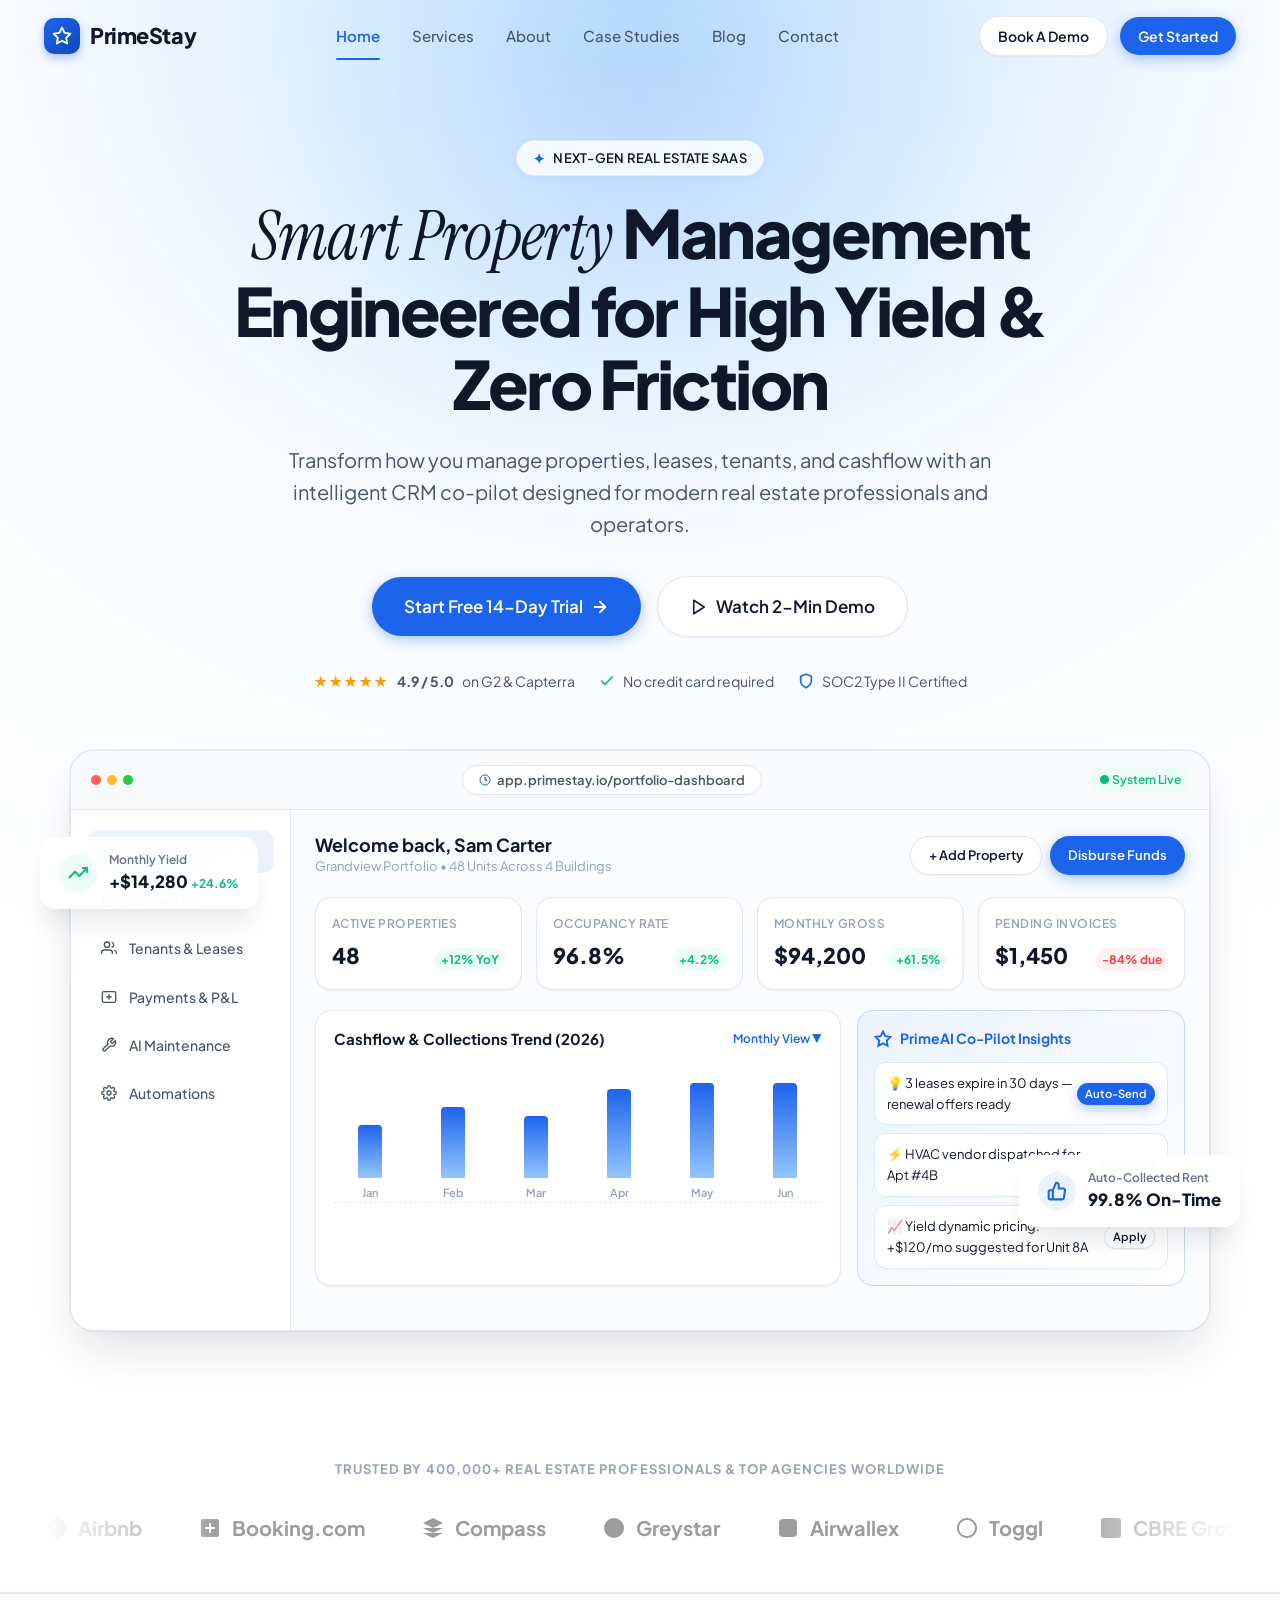
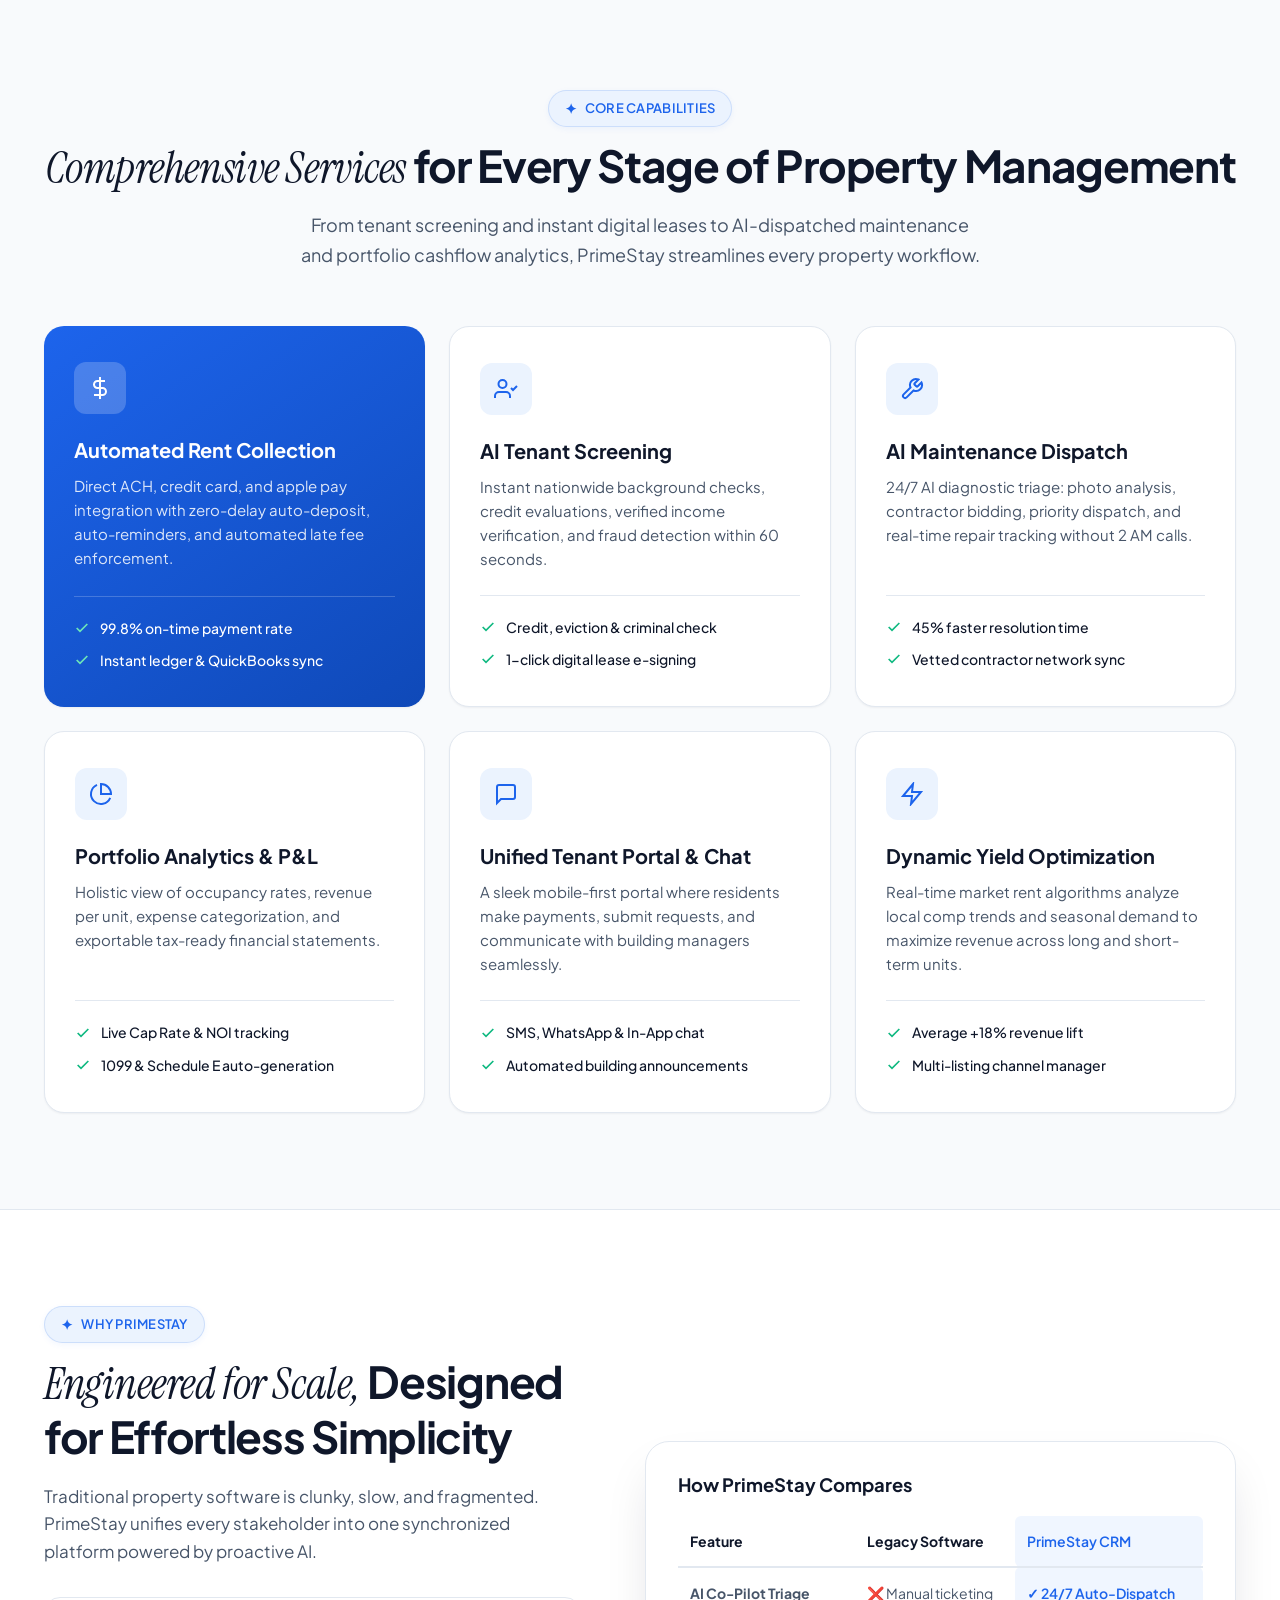
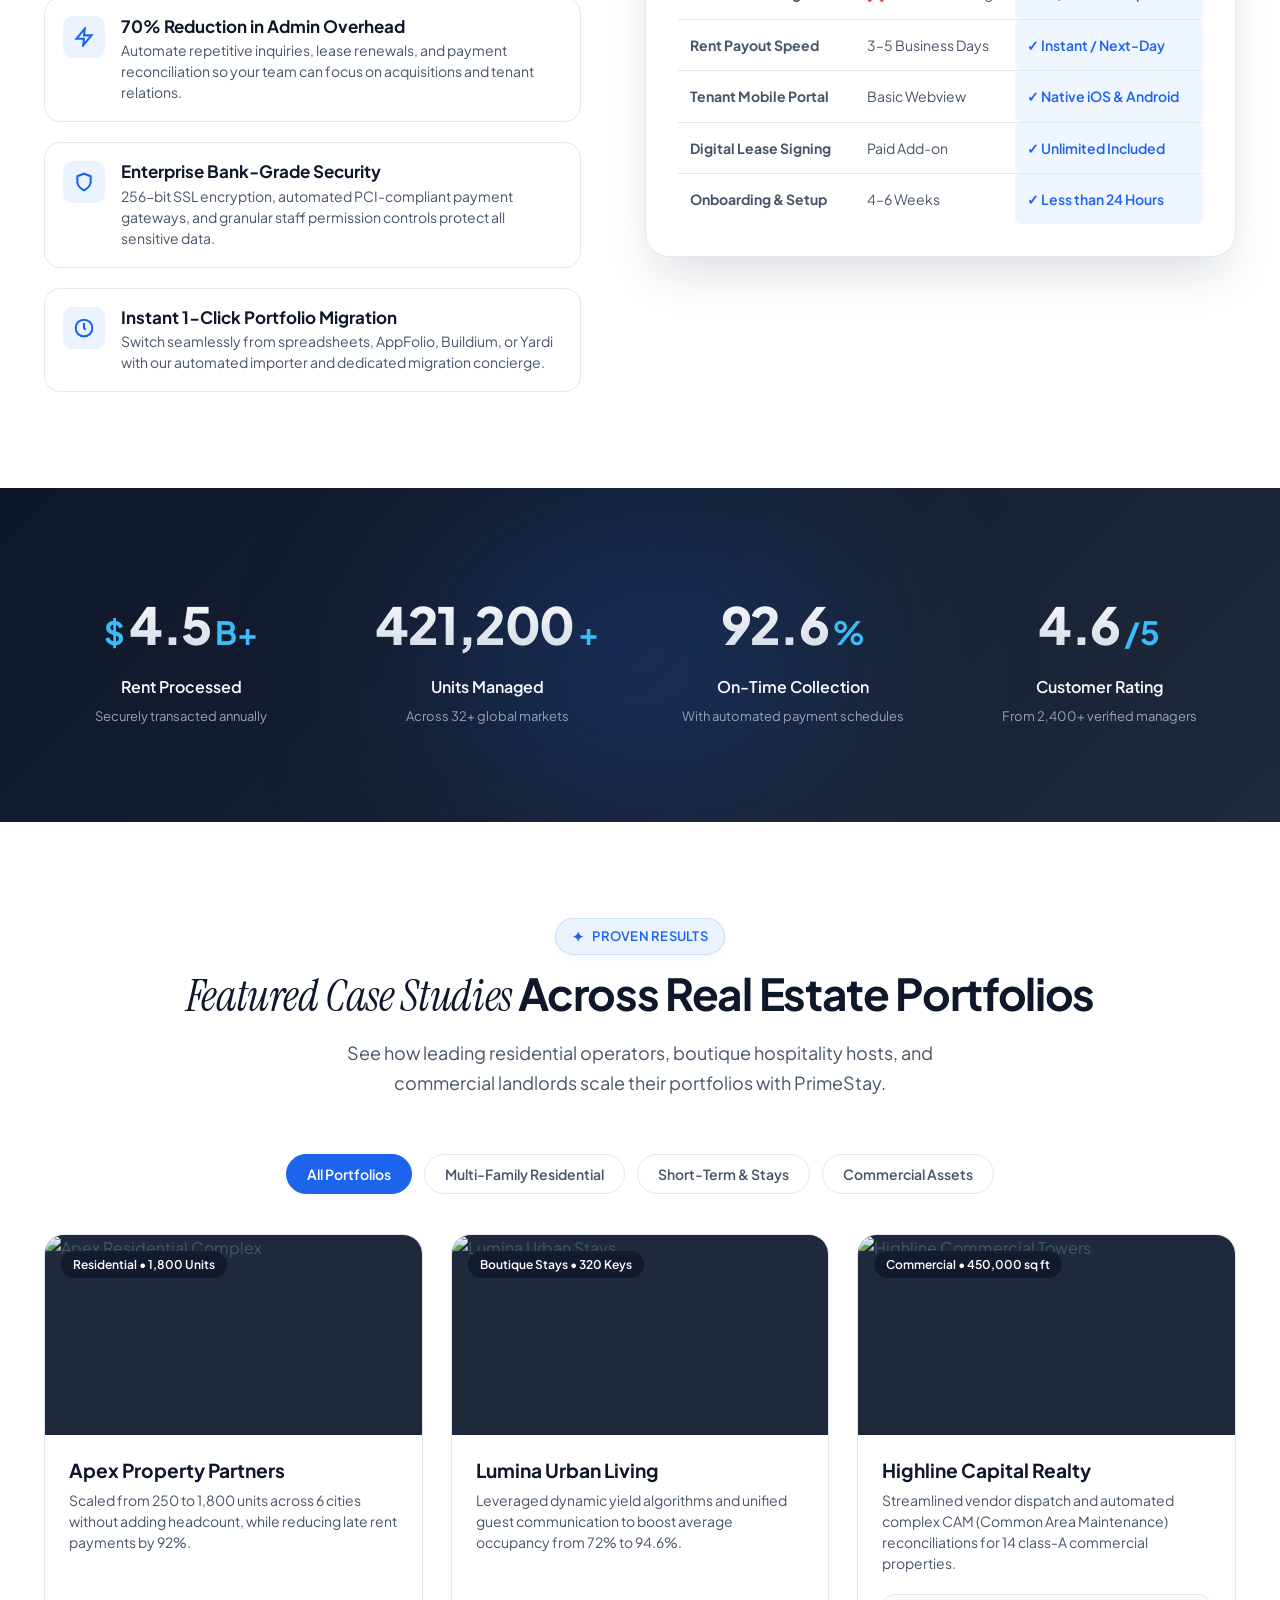
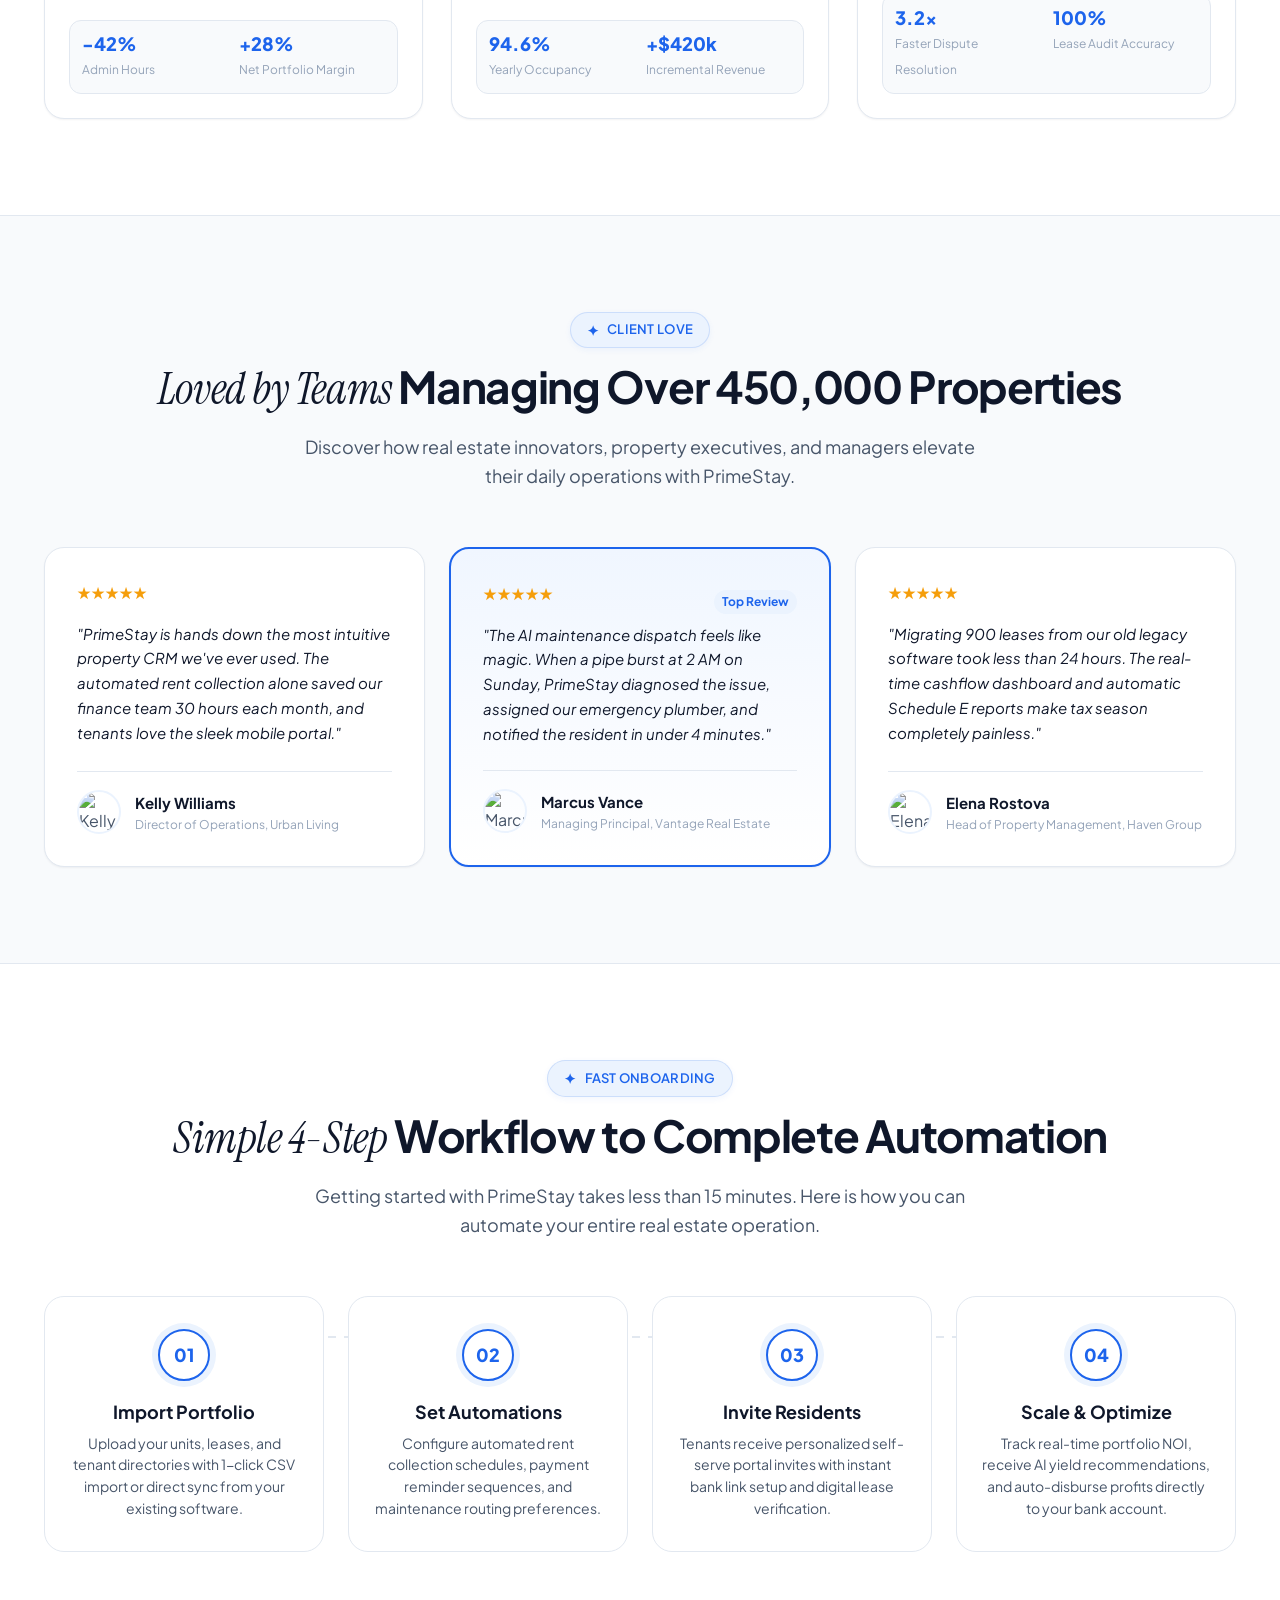
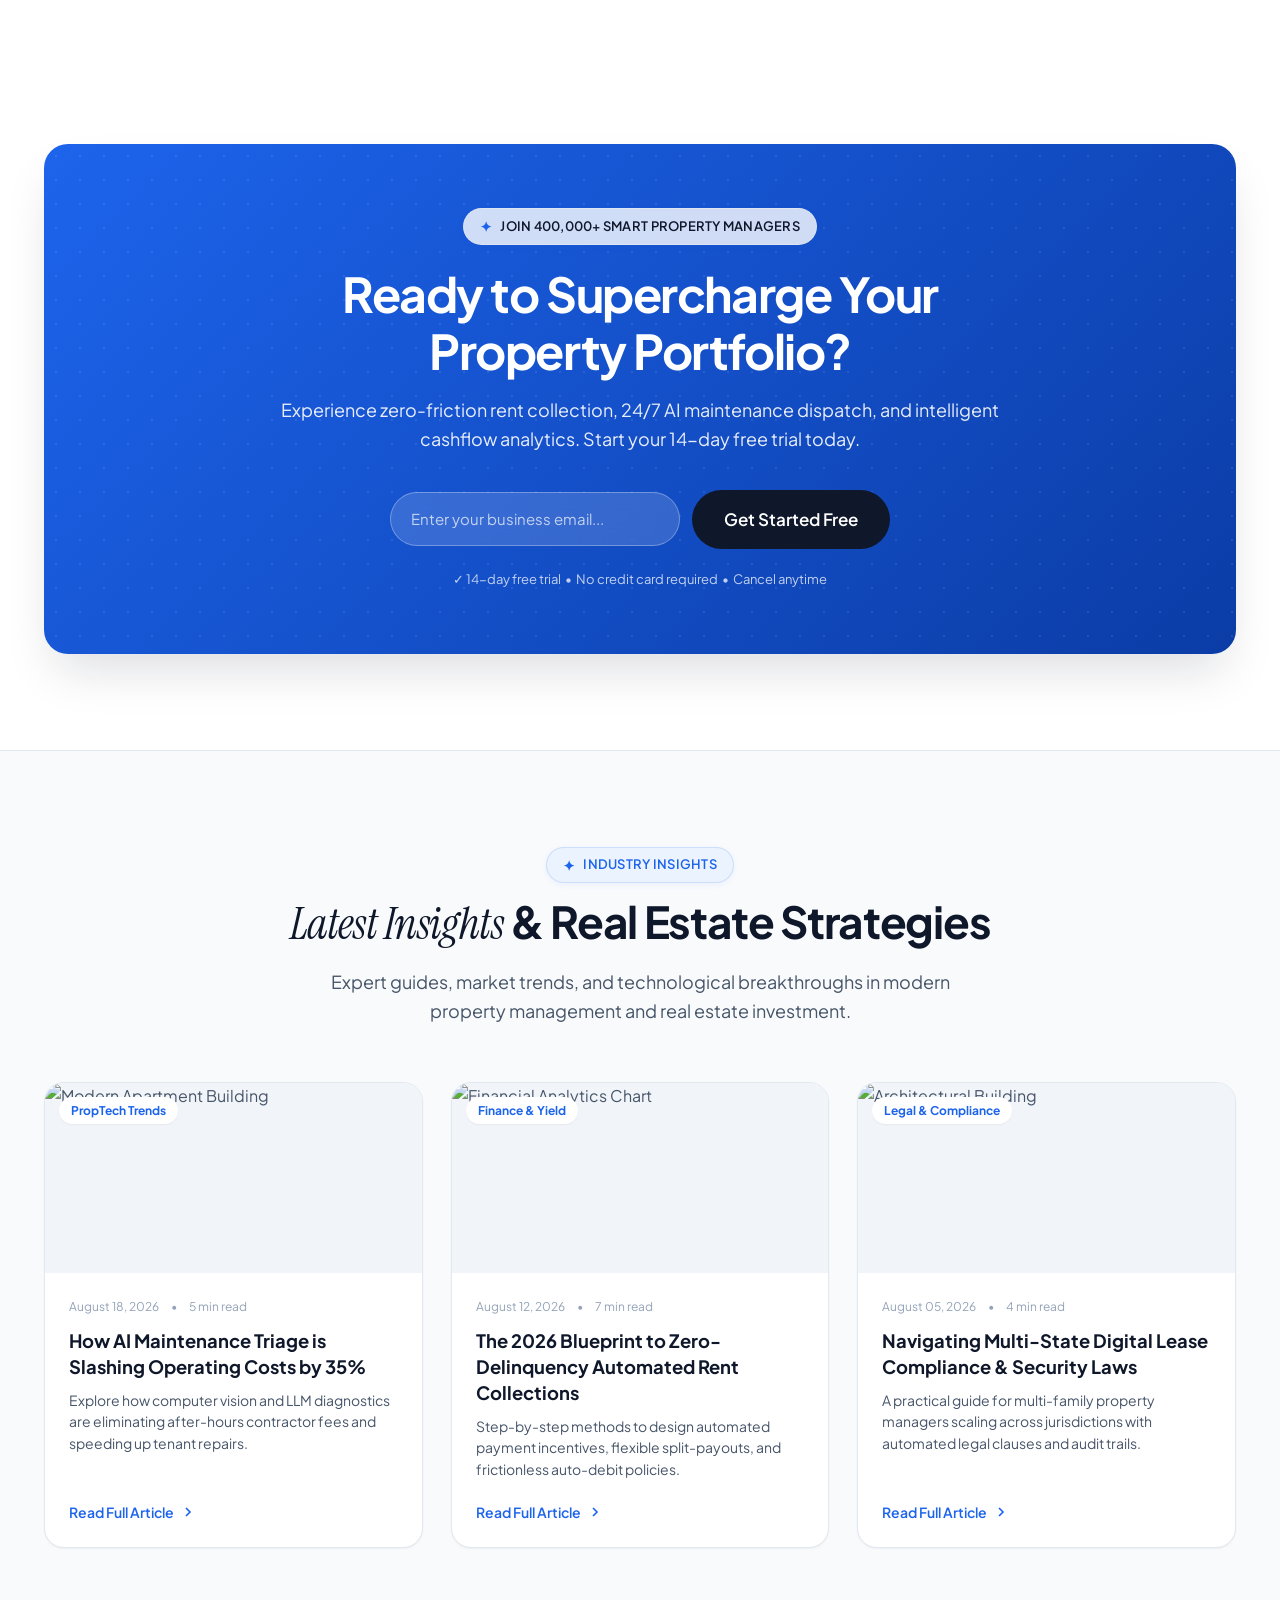
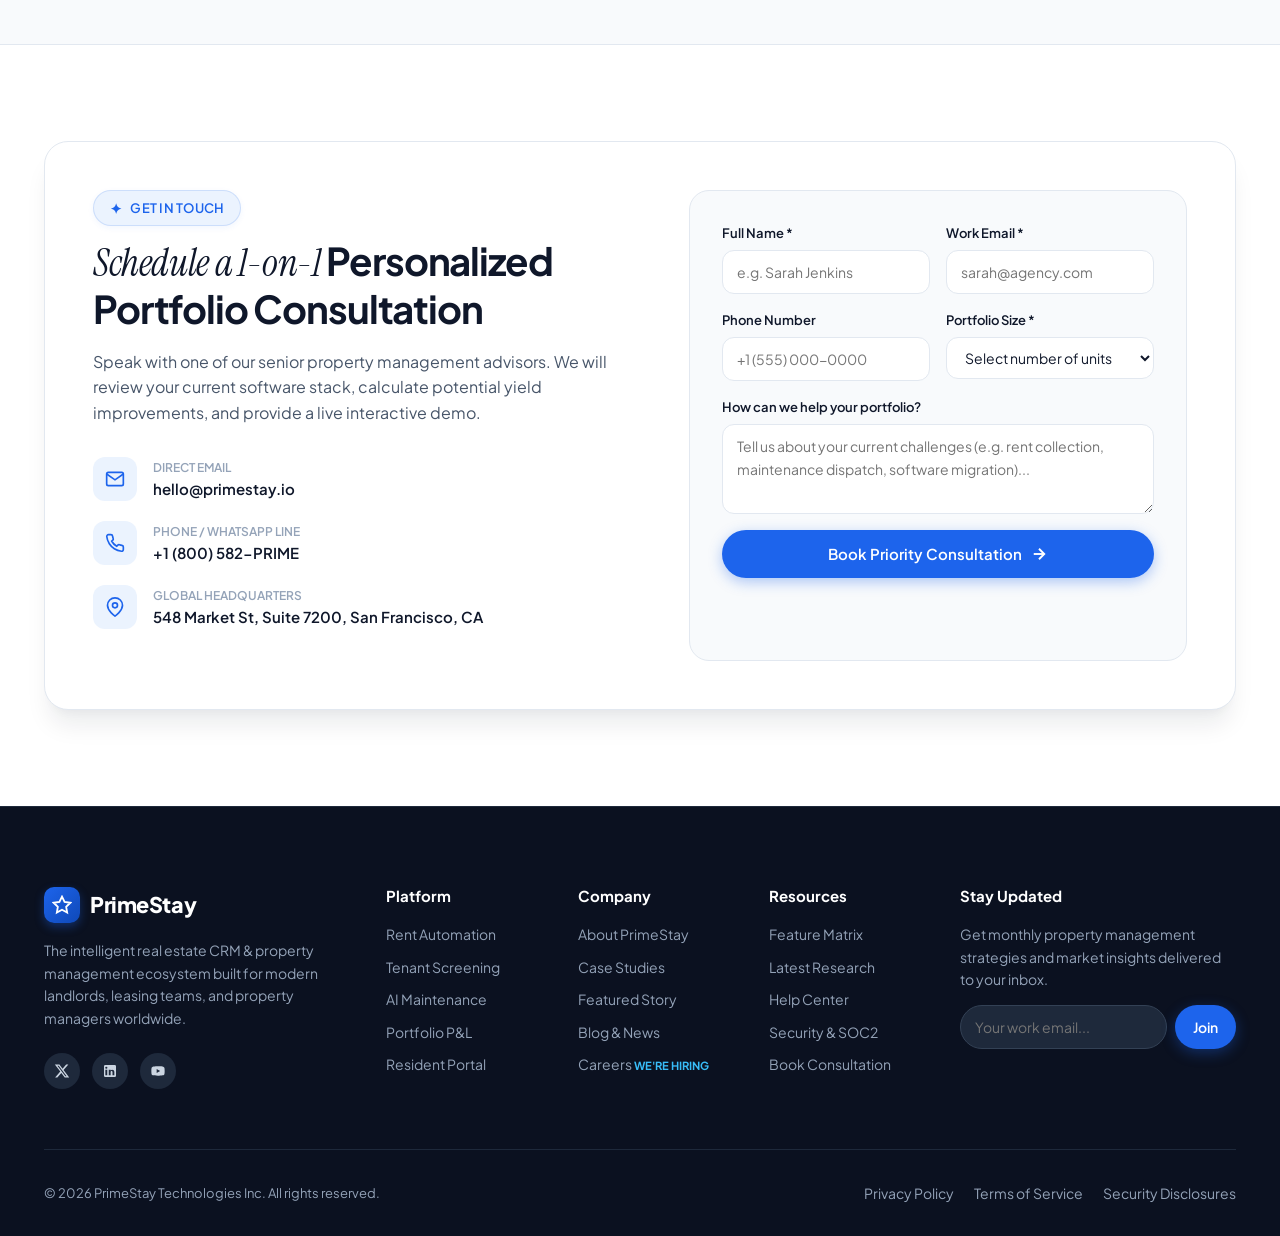
==== index.html @ 0ce0daaa "initial setup" ====
<!DOCTYPE html>
<html lang="en">
<head>
  <meta charset="UTF-8">
  <meta name="viewport" content="width=device-width, initial-scale=1.0">
  <title>PrimeStay — Smart Property Management CRM & SaaS Platform</title>
  <meta name="description" content="Transform how you manage properties, leases, tenants, and cashflow with PrimeStay, the intelligent CRM engineered for modern real estate professionals.">
  <meta name="keywords" content="Property Management Software, Real Estate CRM, Tenant Screening, Automated Rent Collection, Real Estate Analytics, AI Maintenance Dispatch">

  <!-- Open Graph / Meta -->
  <meta property="og:title" content="PrimeStay — Smart Property Management CRM">
  <meta property="og:description" content="All-in-one intelligent property management platform designed for high yield and zero friction.">
  <meta property="og:type" content="website">

  <!-- Google Fonts: Plus Jakarta Sans & Instrument Serif -->
  <link rel="preconnect" href="https://fonts.googleapis.com">
  <link rel="preconnect" href="https://fonts.gstatic.com" crossorigin>
  <link href="https://fonts.googleapis.com/css2?family=Instrument+Serif:ital@0;1&family=Plus+Jakarta+Sans:ital,wght@0,300;0,400;0,500;0,600;0,700;0,800;1,400;1,600&display=swap" rel="stylesheet">

  <!-- Main Stylesheet -->
  <link rel="stylesheet" href="css/style.css">
</head>
<body>

  <!-- ========================================================================
       Header & Navigation
       ======================================================================== -->
  <header class="header" id="navbar">
    <div class="container nav-container">
      <a href="#" class="brand-logo" id="brand-logo" aria-label="PrimeStay Home">
        <div class="logo-badge">
          <svg width="20" height="20" viewBox="0 0 24 24" fill="none" stroke="currentColor" stroke-width="2.2" stroke-linecap="round" stroke-linejoin="round">
            <polygon points="12 2 15.09 8.26 22 9.27 17 14.14 18.18 21.02 12 17.77 5.82 21.02 7 14.14 2 9.27 8.91 8.26 12 2"></polygon>
          </svg>
        </div>
        <span>PrimeStay</span>
      </a>

      <nav class="nav-menu" id="nav-menu">
        <a href="index.html" class="nav-link active">Home</a>
        <a href="services.html" class="nav-link">Services</a>
        <a href="about.html" class="nav-link">About</a>
        <a href="portfolio.html" class="nav-link">Case Studies</a>
        <a href="blog.html" class="nav-link">Blog</a>
        <a href="contact.html" class="nav-link">Contact</a>
      </nav>

      <div class="nav-actions">
        <a href="contact.html" class="btn btn-secondary btn-sm" id="nav-demo-btn">Book A Demo</a>
        <a href="services.html" class="btn btn-primary btn-sm" id="nav-start-btn">Get Started</a>
      </div>

      <button class="mobile-toggle" id="mobileToggle" aria-label="Toggle Navigation">
        <svg width="24" height="24" viewBox="0 0 24 24" fill="none" stroke="currentColor" stroke-width="2" stroke-linecap="round" stroke-linejoin="round">
          <line x1="3" y1="12" x2="21" y2="12"></line>
          <line x1="3" y1="6" x2="21" y2="6"></line>
          <line x1="3" y1="18" x2="21" y2="18"></line>
        </svg>
      </button>
    </div>
  </header>

  <!-- ========================================================================
       1. Hero Section
       ======================================================================== -->
  <section class="hero-section" id="hero">
    <div class="hero-bg-glow"></div>
    <div class="container">
      <div class="hero-content">
        <div class="badge-pill white-glass">
          <span class="sparkle">✦</span>
          <span>Next-Gen Real Estate SaaS</span>
        </div>

        <h1 class="hero-title">
          <span class="serif-italic">Smart Property</span> Management Engineered for High Yield & Zero Friction
        </h1>

        <p class="hero-subtitle">
          Transform how you manage properties, leases, tenants, and cashflow with an intelligent CRM co-pilot designed for modern real estate professionals and operators.
        </p>

        <div class="hero-actions">
          <a href="#cta" class="btn btn-primary btn-lg" id="hero-cta-primary">
            <span>Start Free 14-Day Trial</span>
            <svg width="18" height="18" viewBox="0 0 24 24" fill="none" stroke="currentColor" stroke-width="2.5" stroke-linecap="round" stroke-linejoin="round">
              <line x1="5" y1="12" x2="19" y2="12"></line>
              <polyline points="12 5 19 12 12 19"></polyline>
            </svg>
          </a>
          <a href="#contact" class="btn btn-secondary btn-lg" id="hero-cta-secondary">
            <svg width="18" height="18" viewBox="0 0 24 24" fill="none" stroke="currentColor" stroke-width="2" stroke-linecap="round" stroke-linejoin="round">
              <polygon points="5 3 19 12 5 21 5 3"></polygon>
            </svg>
            <span>Watch 2-Min Demo</span>
          </a>
        </div>

        <div class="hero-trust-bar">
          <div class="hero-trust-item">
            <span class="rating-stars">★★★★★</span>
            <strong>4.9 / 5.0</strong> on G2 & Capterra
          </div>
          <div class="hero-trust-item">
            <svg width="16" height="16" viewBox="0 0 24 24" fill="none" stroke="#10B981" stroke-width="2.5" stroke-linecap="round" stroke-linejoin="round">
              <polyline points="20 6 9 17 4 12"></polyline>
            </svg>
            <span>No credit card required</span>
          </div>
          <div class="hero-trust-item">
            <svg width="16" height="16" viewBox="0 0 24 24" fill="none" stroke="#1D64EC" stroke-width="2.5" stroke-linecap="round" stroke-linejoin="round">
              <path d="M12 22s8-4 8-10V5l-8-3-8 3v7c0 6 8 10 8 10z"></path>
            </svg>
            <span>SOC2 Type II Certified</span>
          </div>
        </div>
      </div>

      <!-- Hero Interactive SaaS Dashboard Mockup -->
      <div class="hero-mockup-wrapper">
        <!-- Floating Insight Badges -->
        <div class="floating-badge badge-left">
          <div style="width: 38px; height: 38px; background: #ECFDF5; border-radius: 50%; display: flex; align-items: center; justify-content: center; color: #10B981;">
            <svg width="20" height="20" viewBox="0 0 24 24" fill="none" stroke="currentColor" stroke-width="2.5">
              <polyline points="23 6 13.5 15.5 8.5 10.5 1 18"></polyline>
              <polyline points="17 6 23 6 23 12"></polyline>
            </svg>
          </div>
          <div>
            <div style="font-size: 0.75rem; color: #64748B; font-weight: 600;">Monthly Yield</div>
            <div style="font-size: 1.05rem; font-weight: 800; color: #0F172A;">+$14,280 <span style="font-size: 0.75rem; color: #10B981; font-weight: 700;">+24.6%</span></div>
          </div>
        </div>

        <div class="floating-badge badge-right">
          <div style="width: 38px; height: 38px; background: #EBF3FE; border-radius: 50%; display: flex; align-items: center; justify-content: center; color: #1D64EC;">
            <svg width="20" height="20" viewBox="0 0 24 24" fill="none" stroke="currentColor" stroke-width="2.5">
              <path d="M14 9V5a3 3 0 0 0-3-3l-4 9v11h11.28a2 2 0 0 0 2-1.7l1.38-9a2 2 0 0 0-2-2.3zM7 22H4a2 2 0 0 1-2-2v-7a2 2 0 0 1 2-2h3"></path>
            </svg>
          </div>
          <div>
            <div style="font-size: 0.75rem; color: #64748B; font-weight: 600;">Auto-Collected Rent</div>
            <div style="font-size: 1.05rem; font-weight: 800; color: #0F172A;">99.8% On-Time</div>
          </div>
        </div>

        <div class="dashboard-window">
          <div class="dashboard-window-header">
            <div class="window-dots">
              <span class="window-dot red"></span>
              <span class="window-dot yellow"></span>
              <span class="window-dot green"></span>
            </div>
            <div class="window-title-bar">
              <svg width="12" height="12" viewBox="0 0 24 24" fill="none" stroke="#1D64EC" stroke-width="2">
                <circle cx="12" cy="12" r="10"></circle>
                <polygon points="12 6 12 12 16 14"></polygon>
              </svg>
              <span>app.primestay.io/portfolio-dashboard</span>
            </div>
            <div style="display: flex; gap: 8px;">
              <span style="font-size: 0.75rem; font-weight: 600; color: #10B981; background: #ECFDF5; padding: 2px 8px; border-radius: 12px;">● System Live</span>
            </div>
          </div>

          <div class="dashboard-body">
            <!-- Sidebar -->
            <aside class="dash-sidebar">
              <div class="dash-menu-item active">
                <svg width="16" height="16" viewBox="0 0 24 24" fill="none" stroke="currentColor" stroke-width="2"><rect x="3" y="3" width="7" height="7"></rect><rect x="14" y="3" width="7" height="7"></rect><rect x="14" y="14" width="7" height="7"></rect><rect x="3" y="14" width="7" height="7"></rect></svg>
                <span>Dashboard</span>
              </div>
              <div class="dash-menu-item">
                <svg width="16" height="16" viewBox="0 0 24 24" fill="none" stroke="currentColor" stroke-width="2"><path d="M3 9l9-7 9 7v11a2 2 0 0 1-2 2H5a2 2 0 0 1-2-2z"></path><polyline points="9 22 9 12 15 12 15 22"></polyline></svg>
                <span>Properties</span>
              </div>
              <div class="dash-menu-item">
                <svg width="16" height="16" viewBox="0 0 24 24" fill="none" stroke="currentColor" stroke-width="2"><path d="M17 21v-2a4 4 0 0 0-4-4H5a4 4 0 0 0-4 4v2"></path><circle cx="9" cy="7" r="4"></circle><path d="M23 21v-2a4 4 0 0 0-3-3.87"></path><path d="M16 3.13a4 4 0 0 1 0 7.75"></path></svg>
                <span>Tenants & Leases</span>
              </div>
              <div class="dash-menu-item">
                <svg width="16" height="16" viewBox="0 0 24 24" fill="none" stroke="currentColor" stroke-width="2"><rect x="2" y="4" width="20" height="16" rx="2"></rect><line x1="12" y1="8" x2="12" y2="16"></line><line x1="8" y1="12" x2="16" y2="12"></line></svg>
                <span>Payments & P&L</span>
              </div>
              <div class="dash-menu-item">
                <svg width="16" height="16" viewBox="0 0 24 24" fill="none" stroke="currentColor" stroke-width="2"><path d="M14.7 6.3a1 1 0 0 0 0 1.4l1.6 1.6a1 1 0 0 0 1.4 0l3.77-3.77a6 6 0 0 1-7.94 7.94l-6.91 6.91a2.12 2.12 0 0 1-3-3l6.91-6.91a6 6 0 0 1 7.94-7.94l-3.76 3.76z"></path></svg>
                <span>AI Maintenance</span>
              </div>
              <div class="dash-menu-item">
                <svg width="16" height="16" viewBox="0 0 24 24" fill="none" stroke="currentColor" stroke-width="2"><circle cx="12" cy="12" r="3"></circle><path d="M19.4 15a1.65 1.65 0 0 0 .33 1.82l.06.06a2 2 0 0 1 0 2.83 2 2 0 0 1-2.83 0l-.06-.06a1.65 1.65 0 0 0-1.82-.33 1.65 1.65 0 0 0-1 1.51V21a2 2 0 0 1-2 2 2 2 0 0 1-2-2v-.09A1.65 1.65 0 0 0 9 19.4a1.65 1.65 0 0 0-1.82.33l-.06.06a2 2 0 0 1-2.83 0 2 2 0 0 1 0-2.83l.06-.06a1.65 1.65 0 0 0 .33-1.82 1.65 1.65 0 0 0-1.51-1H3a2 2 0 0 1-2-2 2 2 0 0 1 2-2h.09A1.65 1.65 0 0 0 4.6 9a1.65 1.65 0 0 0-.33-1.82l-.06-.06a2 2 0 0 1 0-2.83 2 2 0 0 1 2.83 0l.06.06a1.65 1.65 0 0 0 1.82.33H9a1.65 1.65 0 0 0 1-1.51V3a2 2 0 0 1 2-2 2 2 0 0 1 2 2v.09a1.65 1.65 0 0 0 1 1.51 1.65 1.65 0 0 0 1.82-.33l.06-.06a2 2 0 0 1 2.83 0 2 2 0 0 1 0 2.83l-.06.06a1.65 1.65 0 0 0-.33 1.82V9a1.65 1.65 0 0 0 1.51 1H21a2 2 0 0 1 2 2 2 2 0 0 1-2 2h-.09a1.65 1.65 0 0 0-1.51 1z"></path></svg>
                <span>Automations</span>
              </div>
            </aside>

            <!-- Main Panel -->
            <div class="dash-main">
              <div class="dash-topbar">
                <div class="dash-welcome">
                  <h4>Welcome back, Sam Carter</h4>
                  <p>Grandview Portfolio • 48 Units Across 4 Buildings</p>
                </div>
                <div style="display: flex; gap: 8px;">
                  <button class="btn btn-secondary btn-sm" style="font-size: 0.8125rem;">+ Add Property</button>
                  <button class="btn btn-primary btn-sm" style="font-size: 0.8125rem;">Disburse Funds</button>
                </div>
              </div>

              <!-- Metric Cards -->
              <div class="dash-metrics-grid">
                <div class="metric-card">
                  <div class="metric-label">Active Properties</div>
                  <div class="metric-val-row">
                    <span class="metric-value">48</span>
                    <span class="metric-tag up">+12% YoY</span>
                  </div>
                </div>
                <div class="metric-card">
                  <div class="metric-label">Occupancy Rate</div>
                  <div class="metric-val-row">
                    <span class="metric-value">96.8%</span>
                    <span class="metric-tag up">+4.2%</span>
                  </div>
                </div>
                <div class="metric-card">
                  <div class="metric-label">Monthly Gross</div>
                  <div class="metric-val-row">
                    <span class="metric-value">$94,200</span>
                    <span class="metric-tag up">+61.5%</span>
                  </div>
                </div>
                <div class="metric-card">
                  <div class="metric-label">Pending Invoices</div>
                  <div class="metric-val-row">
                    <span class="metric-value">$1,450</span>
                    <span class="metric-tag down">-84% due</span>
                  </div>
                </div>
              </div>

              <!-- Visual Analytics & AI Copilot -->
              <div class="dash-charts-grid">
                <div class="dash-card">
                  <div class="dash-card-header">
                    <h5>Cashflow & Collections Trend (2026)</h5>
                    <span style="font-size: 0.75rem; color: #1D64EC; font-weight: 600;">Monthly View ▼</span>
                  </div>
                  <div class="chart-sim">
                    <div class="chart-bar-col">
                      <div class="chart-bar" style="height: 45%;"></div>
                      <span class="chart-month">Jan</span>
                    </div>
                    <div class="chart-bar-col">
                      <div class="chart-bar" style="height: 60%;"></div>
                      <span class="chart-month">Feb</span>
                    </div>
                    <div class="chart-bar-col">
                      <div class="chart-bar" style="height: 52%;"></div>
                      <span class="chart-month">Mar</span>
                    </div>
                    <div class="chart-bar-col">
                      <div class="chart-bar" style="height: 75%;"></div>
                      <span class="chart-month">Apr</span>
                    </div>
                    <div class="chart-bar-col">
                      <div class="chart-bar" style="height: 85%;"></div>
                      <span class="chart-month">May</span>
                    </div>
                    <div class="chart-bar-col">
                      <div class="chart-bar" style="height: 98%;"></div>
                      <span class="chart-month">Jun</span>
                    </div>
                  </div>
                </div>

                <div class="ai-copilot-card">
                  <div class="ai-copilot-header">
                    <svg width="18" height="18" viewBox="0 0 24 24" fill="none" stroke="currentColor" stroke-width="2.5">
                      <polygon points="12 2 15.09 8.26 22 9.27 17 14.14 18.18 21.02 12 17.77 5.82 21.02 7 14.14 2 9.27 8.91 8.26 12 2"></polygon>
                    </svg>
                    <span>PrimeAI Co-Pilot Insights</span>
                  </div>
                  <div class="ai-alert-item">
                    <span>💡 3 leases expire in 30 days — renewal offers ready</span>
                    <button class="btn btn-primary btn-sm" style="padding: 2px 8px; font-size: 0.7rem;">Auto-Send</button>
                  </div>
                  <div class="ai-alert-item">
                    <span>⚡ HVAC vendor dispatched for Apt #4B</span>
                    <span style="font-size: 0.75rem; color: #10B981; font-weight: 700;">Resolved</span>
                  </div>
                  <div class="ai-alert-item">
                    <span>📈 Yield dynamic pricing: +$120/mo suggested for Unit 8A</span>
                    <button class="btn btn-secondary btn-sm" style="padding: 2px 8px; font-size: 0.7rem;">Apply</button>
                  </div>
                </div>
              </div>
            </div>
          </div>
        </div>
      </div>
    </div>
  </section>

  <!-- ========================================================================
       2. Client Logos / Trust Badges
       ======================================================================== -->
  <section class="logos-section" id="partners">
    <div class="container">
      <div class="logos-header">Trusted by 400,000+ Real Estate Professionals & Top Agencies Worldwide</div>
      <div class="logos-marquee-wrapper">
        <div class="logos-marquee">
          <div class="logo-item">
            <svg width="24" height="24" viewBox="0 0 24 24" fill="currentColor"><path d="M12 2C6.48 2 2 6.48 2 12s4.48 10 10 10 10-4.48 10-10S17.52 2 12 2zm-1 14H9v-2h2v2zm0-4H9V7h2v5z"/></svg>
            <span>Airbnb</span>
          </div>
          <div class="logo-item">
            <svg width="24" height="24" viewBox="0 0 24 24" fill="currentColor"><path d="M19 3H5c-1.1 0-2 .9-2 2v14c0 1.1.9 2 2 2h14c1.1 0 2-.9 2-2V5c0-1.1-.9-2-2-2zm-2 10h-4v4h-2v-4H7v-2h4V7h2v4h4v2z"/></svg>
            <span>Booking.com</span>
          </div>
          <div class="logo-item">
            <svg width="24" height="24" viewBox="0 0 24 24" fill="currentColor"><path d="M12 2L2 7l10 5 10-5-10-5zM2 17l10 5 10-5M2 12l10 5 10-5"/></svg>
            <span>Compass</span>
          </div>
          <div class="logo-item">
            <svg width="24" height="24" viewBox="0 0 24 24" fill="currentColor"><circle cx="12" cy="12" r="10"/></svg>
            <span>Greystar</span>
          </div>
          <div class="logo-item">
            <svg width="24" height="24" viewBox="0 0 24 24" fill="currentColor"><rect x="3" y="3" width="18" height="18" rx="4"/></svg>
            <span>Airwallex</span>
          </div>
          <div class="logo-item">
            <svg width="24" height="24" viewBox="0 0 24 24" fill="currentColor"><path d="M12 2C6.5 2 2 6.5 2 12s4.5 10 10 10 10-4.5 10-10S17.5 2 12 2zm0 18c-4.41 0-8-3.59-8-8s3.59-8 8-8 8 3.59 8 8-3.59 8-8 8z"/></svg>
            <span>Toggl</span>
          </div>
          <div class="logo-item">
            <svg width="24" height="24" viewBox="0 0 24 24" fill="currentColor"><rect x="2" y="2" width="20" height="20" rx="3"/></svg>
            <span>CBRE Group</span>
          </div>
          <div class="logo-item">
            <svg width="24" height="24" viewBox="0 0 24 24" fill="currentColor"><path d="M12 2C6.48 2 2 6.48 2 12s4.48 10 10 10 10-4.48 10-10S17.52 2 12 2zm-1 14H9v-2h2v2zm0-4H9V7h2v5z"/></svg>
            <span>Airbnb</span>
          </div>
          <div class="logo-item">
            <svg width="24" height="24" viewBox="0 0 24 24" fill="currentColor"><path d="M19 3H5c-1.1 0-2 .9-2 2v14c0 1.1.9 2 2 2h14c1.1 0 2-.9 2-2V5c0-1.1-.9-2-2-2zm-2 10h-4v4h-2v-4H7v-2h4V7h2v4h4v2z"/></svg>
            <span>Booking.com</span>
          </div>
        </div>
      </div>
    </div>
  </section>

  <!-- ========================================================================
       3. Services Overview
       ======================================================================== -->
  <section class="section section-bg-subtle" id="services">
    <div class="container">
      <div class="section-header">
        <div class="badge-pill">
          <span class="sparkle">✦</span>
          <span>Core Capabilities</span>
        </div>
        <h2 class="section-title">
          <span class="serif-italic">Comprehensive Services</span> for Every Stage of Property Management
        </h2>
        <p class="section-subtitle">
          From tenant screening and instant digital leases to AI-dispatched maintenance and portfolio cashflow analytics, PrimeStay streamlines every property workflow.
        </p>
      </div>

      <div class="services-grid">
        <!-- Service 1 -->
        <div class="service-card highlight">
          <div class="service-icon-box">
            <svg width="24" height="24" viewBox="0 0 24 24" fill="none" stroke="currentColor" stroke-width="2"><line x1="12" y1="1" x2="12" y2="23"></line><path d="M17 5H9.5a3.5 3.5 0 0 0 0 7h5a3.5 3.5 0 0 1 0 7H6"></path></svg>
          </div>
          <h3>Automated Rent Collection</h3>
          <p>Direct ACH, credit card, and apple pay integration with zero-delay auto-deposit, auto-reminders, and automated late fee enforcement.</p>
          <div class="service-feature-list">
            <div class="service-feature-item">
              <svg width="16" height="16" viewBox="0 0 24 24" fill="none" stroke="currentColor" stroke-width="2.5"><polyline points="20 6 9 17 4 12"></polyline></svg>
              <span>99.8% on-time payment rate</span>
            </div>
            <div class="service-feature-item">
              <svg width="16" height="16" viewBox="0 0 24 24" fill="none" stroke="currentColor" stroke-width="2.5"><polyline points="20 6 9 17 4 12"></polyline></svg>
              <span>Instant ledger & QuickBooks sync</span>
            </div>
          </div>
        </div>

        <!-- Service 2 -->
        <div class="service-card">
          <div class="service-icon-box">
            <svg width="24" height="24" viewBox="0 0 24 24" fill="none" stroke="currentColor" stroke-width="2"><path d="M16 21v-2a4 4 0 0 0-4-4H5a4 4 0 0 0-4 4v2"></path><circle cx="8.5" cy="7" r="4"></circle><polyline points="17 11 19 13 23 9"></polyline></svg>
          </div>
          <h3>AI Tenant Screening</h3>
          <p>Instant nationwide background checks, credit evaluations, verified income verification, and fraud detection within 60 seconds.</p>
          <div class="service-feature-list">
            <div class="service-feature-item">
              <svg width="16" height="16" viewBox="0 0 24 24" fill="none" stroke="currentColor" stroke-width="2.5"><polyline points="20 6 9 17 4 12"></polyline></svg>
              <span>Credit, eviction & criminal check</span>
            </div>
            <div class="service-feature-item">
              <svg width="16" height="16" viewBox="0 0 24 24" fill="none" stroke="currentColor" stroke-width="2.5"><polyline points="20 6 9 17 4 12"></polyline></svg>
              <span>1-click digital lease e-signing</span>
            </div>
          </div>
        </div>

        <!-- Service 3 -->
        <div class="service-card">
          <div class="service-icon-box">
            <svg width="24" height="24" viewBox="0 0 24 24" fill="none" stroke="currentColor" stroke-width="2"><path d="M14.7 6.3a1 1 0 0 0 0 1.4l1.6 1.6a1 1 0 0 0 1.4 0l3.77-3.77a6 6 0 0 1-7.94 7.94l-6.91 6.91a2.12 2.12 0 0 1-3-3l6.91-6.91a6 6 0 0 1 7.94-7.94l-3.76 3.76z"></path></svg>
          </div>
          <h3>AI Maintenance Dispatch</h3>
          <p>24/7 AI diagnostic triage: photo analysis, contractor bidding, priority dispatch, and real-time repair tracking without 2 AM calls.</p>
          <div class="service-feature-list">
            <div class="service-feature-item">
              <svg width="16" height="16" viewBox="0 0 24 24" fill="none" stroke="currentColor" stroke-width="2.5"><polyline points="20 6 9 17 4 12"></polyline></svg>
              <span>45% faster resolution time</span>
            </div>
            <div class="service-feature-item">
              <svg width="16" height="16" viewBox="0 0 24 24" fill="none" stroke="currentColor" stroke-width="2.5"><polyline points="20 6 9 17 4 12"></polyline></svg>
              <span>Vetted contractor network sync</span>
            </div>
          </div>
        </div>

        <!-- Service 4 -->
        <div class="service-card">
          <div class="service-icon-box">
            <svg width="24" height="24" viewBox="0 0 24 24" fill="none" stroke="currentColor" stroke-width="2"><path d="M21.21 15.89A10 10 0 1 1 8 2.83"></path><path d="M22 12A10 10 0 0 0 12 2v10z"></path></svg>
          </div>
          <h3>Portfolio Analytics & P&L</h3>
          <p>Holistic view of occupancy rates, revenue per unit, expense categorization, and exportable tax-ready financial statements.</p>
          <div class="service-feature-list">
            <div class="service-feature-item">
              <svg width="16" height="16" viewBox="0 0 24 24" fill="none" stroke="currentColor" stroke-width="2.5"><polyline points="20 6 9 17 4 12"></polyline></svg>
              <span>Live Cap Rate & NOI tracking</span>
            </div>
            <div class="service-feature-item">
              <svg width="16" height="16" viewBox="0 0 24 24" fill="none" stroke="currentColor" stroke-width="2.5"><polyline points="20 6 9 17 4 12"></polyline></svg>
              <span>1099 & Schedule E auto-generation</span>
            </div>
          </div>
        </div>

        <!-- Service 5 -->
        <div class="service-card">
          <div class="service-icon-box">
            <svg width="24" height="24" viewBox="0 0 24 24" fill="none" stroke="currentColor" stroke-width="2"><path d="M21 15a2 2 0 0 1-2 2H7l-4 4V5a2 2 0 0 1 2-2h14a2 2 0 0 1 2 2z"></path></svg>
          </div>
          <h3>Unified Tenant Portal & Chat</h3>
          <p>A sleek mobile-first portal where residents make payments, submit requests, and communicate with building managers seamlessly.</p>
          <div class="service-feature-list">
            <div class="service-feature-item">
              <svg width="16" height="16" viewBox="0 0 24 24" fill="none" stroke="currentColor" stroke-width="2.5"><polyline points="20 6 9 17 4 12"></polyline></svg>
              <span>SMS, WhatsApp & In-App chat</span>
            </div>
            <div class="service-feature-item">
              <svg width="16" height="16" viewBox="0 0 24 24" fill="none" stroke="currentColor" stroke-width="2.5"><polyline points="20 6 9 17 4 12"></polyline></svg>
              <span>Automated building announcements</span>
            </div>
          </div>
        </div>

        <!-- Service 6 -->
        <div class="service-card">
          <div class="service-icon-box">
            <svg width="24" height="24" viewBox="0 0 24 24" fill="none" stroke="currentColor" stroke-width="2"><polygon points="13 2 3 14 12 14 11 22 21 10 12 10 13 2"></polygon></svg>
          </div>
          <h3>Dynamic Yield Optimization</h3>
          <p>Real-time market rent algorithms analyze local comp trends and seasonal demand to maximize revenue across long and short-term units.</p>
          <div class="service-feature-list">
            <div class="service-feature-item">
              <svg width="16" height="16" viewBox="0 0 24 24" fill="none" stroke="currentColor" stroke-width="2.5"><polyline points="20 6 9 17 4 12"></polyline></svg>
              <span>Average +18% revenue lift</span>
            </div>
            <div class="service-feature-item">
              <svg width="16" height="16" viewBox="0 0 24 24" fill="none" stroke="currentColor" stroke-width="2.5"><polyline points="20 6 9 17 4 12"></polyline></svg>
              <span>Multi-listing channel manager</span>
            </div>
          </div>
        </div>
      </div>
    </div>
  </section>

  <!-- ========================================================================
       4. Why Choose Us Section
       ======================================================================== -->
  <section class="section" id="why-us">
    <div class="container">
      <div class="why-grid">
        <div class="why-content">
          <div class="badge-pill">
            <span class="sparkle">✦</span>
            <span>Why PrimeStay</span>
          </div>
          <h2>
            <span class="serif-italic">Engineered for Scale,</span> Designed for Effortless Simplicity
          </h2>
          <p class="why-lead">
            Traditional property software is clunky, slow, and fragmented. PrimeStay unifies every stakeholder into one synchronized platform powered by proactive AI.
          </p>

          <div class="why-list">
            <div class="why-item">
              <div class="why-item-icon">
                <svg width="20" height="20" viewBox="0 0 24 24" fill="none" stroke="currentColor" stroke-width="2.5"><path d="M13 2L3 14h9l-1 8 10-12h-9l1-8z"></path></svg>
              </div>
              <div class="why-item-text">
                <h4>70% Reduction in Admin Overhead</h4>
                <p>Automate repetitive inquiries, lease renewals, and payment reconciliation so your team can focus on acquisitions and tenant relations.</p>
              </div>
            </div>

            <div class="why-item">
              <div class="why-item-icon">
                <svg width="20" height="20" viewBox="0 0 24 24" fill="none" stroke="currentColor" stroke-width="2.5"><path d="M12 22s8-4 8-10V5l-8-3-8 3v7c0 6 8 10 8 10z"></path></svg>
              </div>
              <div class="why-item-text">
                <h4>Enterprise Bank-Grade Security</h4>
                <p>256-bit SSL encryption, automated PCI-compliant payment gateways, and granular staff permission controls protect all sensitive data.</p>
              </div>
            </div>

            <div class="why-item">
              <div class="why-item-icon">
                <svg width="20" height="20" viewBox="0 0 24 24" fill="none" stroke="currentColor" stroke-width="2.5"><circle cx="12" cy="12" r="10"></circle><polyline points="12 6 12 12 14 14"></polyline></svg>
              </div>
              <div class="why-item-text">
                <h4>Instant 1-Click Portfolio Migration</h4>
                <p>Switch seamlessly from spreadsheets, AppFolio, Buildium, or Yardi with our automated importer and dedicated migration concierge.</p>
              </div>
            </div>
          </div>
        </div>

        <!-- Comparison Table Visual Card -->
        <div class="why-visual">
          <div class="why-visual-card">
            <h4 style="font-size: 1.15rem; margin-bottom: 20px; font-weight: 700;">How PrimeStay Compares</h4>
            <table class="comparison-table">
              <thead>
                <tr>
                  <th>Feature</th>
                  <th>Legacy Software</th>
                  <th class="primestay-col">PrimeStay CRM</th>
                </tr>
              </thead>
              <tbody>
                <tr>
                  <td><strong>AI Co-Pilot Triage</strong></td>
                  <td>❌ Manual ticketing</td>
                  <td class="primestay-col">✓ 24/7 Auto-Dispatch</td>
                </tr>
                <tr>
                  <td><strong>Rent Payout Speed</strong></td>
                  <td>3–5 Business Days</td>
                  <td class="primestay-col">✓ Instant / Next-Day</td>
                </tr>
                <tr>
                  <td><strong>Tenant Mobile Portal</strong></td>
                  <td>Basic Webview</td>
                  <td class="primestay-col">✓ Native iOS & Android</td>
                </tr>
                <tr>
                  <td><strong>Digital Lease Signing</strong></td>
                  <td>Paid Add-on</td>
                  <td class="primestay-col">✓ Unlimited Included</td>
                </tr>
                <tr>
                  <td><strong>Onboarding & Setup</strong></td>
                  <td>4–6 Weeks</td>
                  <td class="primestay-col">✓ Less than 24 Hours</td>
                </tr>
              </tbody>
            </table>
          </div>
        </div>
      </div>
    </div>
  </section>

  <!-- ========================================================================
       5. Stats / Live Counter Section
       ======================================================================== -->
  <section class="stats-section" id="stats">
    <div class="stats-glow"></div>
    <div class="container">
      <div class="stats-grid">
        <div class="stat-item">
          <div class="stat-number-wrapper">
            <span class="stat-suffix">$</span>
            <span class="stat-number" data-target="4.8" data-decimal="true">0</span>
            <span class="stat-suffix">B+</span>
          </div>
          <div class="stat-label">Rent Processed</div>
          <div class="stat-desc">Securely transacted annually</div>
        </div>

        <div class="stat-item">
          <div class="stat-number-wrapper">
            <span class="stat-number" data-target="450000" data-decimal="false">0</span>
            <span class="stat-suffix">+</span>
          </div>
          <div class="stat-label">Units Managed</div>
          <div class="stat-desc">Across 32+ global markets</div>
        </div>

        <div class="stat-item">
          <div class="stat-number-wrapper">
            <span class="stat-number" data-target="99.4" data-decimal="true">0</span>
            <span class="stat-suffix">%</span>
          </div>
          <div class="stat-label">On-Time Collection</div>
          <div class="stat-desc">With automated payment schedules</div>
        </div>

        <div class="stat-item">
          <div class="stat-number-wrapper">
            <span class="stat-number" data-target="4.9" data-decimal="true">0</span>
            <span class="stat-suffix">/5</span>
          </div>
          <div class="stat-label">Customer Rating</div>
          <div class="stat-desc">From 2,400+ verified managers</div>
        </div>
      </div>
    </div>
  </section>

  <!-- ========================================================================
       6. Featured Projects / Case Studies
       ======================================================================== -->
  <section class="section" id="case-studies">
    <div class="container">
      <div class="section-header">
        <div class="badge-pill">
          <span class="sparkle">✦</span>
          <span>Proven Results</span>
        </div>
        <h2 class="section-title">
          <span class="serif-italic">Featured Case Studies</span> Across Real Estate Portfolios
        </h2>
        <p class="section-subtitle">
          See how leading residential operators, boutique hospitality hosts, and commercial landlords scale their portfolios with PrimeStay.
        </p>
      </div>

      <!-- Filter Buttons -->
      <div class="cases-filter">
        <button class="filter-btn active" data-filter="all">All Portfolios</button>
        <button class="filter-btn" data-filter="residential">Multi-Family Residential</button>
        <button class="filter-btn" data-filter="hospitality">Short-Term & Stays</button>
        <button class="filter-btn" data-filter="commercial">Commercial Assets</button>
      </div>

      <div class="cases-grid">
        <!-- Case 1 -->
        <div class="case-card" data-category="residential">
          <div class="case-media">
            <img class="case-media-bg" src="https://images.unsplash.com/photo-1545324418-cc1a3fa10c00?auto=format&fit=crop&w=800&q=80" alt="Apex Residential Complex">
            <span class="case-tag-pill">Residential • 1,800 Units</span>
          </div>
          <div class="case-content">
            <h3 class="case-title">Apex Property Partners</h3>
            <p class="case-desc">Scaled from 250 to 1,800 units across 6 cities without adding headcount, while reducing late rent payments by 92%.</p>
            <div class="case-metrics-row">
              <div class="case-metric">
                <h6>-42%</h6>
                <span>Admin Hours</span>
              </div>
              <div class="case-metric">
                <h6>+28%</h6>
                <span>Net Portfolio Margin</span>
              </div>
            </div>
          </div>
        </div>

        <!-- Case 2 -->
        <div class="case-card" data-category="hospitality">
          <div class="case-media">
            <img class="case-media-bg" src="https://images.unsplash.com/photo-1512917774080-9991f1c4c750?auto=format&fit=crop&w=800&q=80" alt="Lumina Urban Stays">
            <span class="case-tag-pill">Boutique Stays • 320 Keys</span>
          </div>
          <div class="case-content">
            <h3 class="case-title">Lumina Urban Living</h3>
            <p class="case-desc">Leveraged dynamic yield algorithms and unified guest communication to boost average occupancy from 72% to 94.6%.</p>
            <div class="case-metrics-row">
              <div class="case-metric">
                <h6>94.6%</h6>
                <span>Yearly Occupancy</span>
              </div>
              <div class="case-metric">
                <h6>+$420k</h6>
                <span>Incremental Revenue</span>
              </div>
            </div>
          </div>
        </div>

        <!-- Case 3 -->
        <div class="case-card" data-category="commercial">
          <div class="case-media">
            <img class="case-media-bg" src="https://images.unsplash.com/photo-1486406146926-c627a92ad1ab?auto=format&fit=crop&w=800&q=80" alt="Highline Commercial Towers">
            <span class="case-tag-pill">Commercial • 450,000 sq ft</span>
          </div>
          <div class="case-content">
            <h3 class="case-title">Highline Capital Realty</h3>
            <p class="case-desc">Streamlined vendor dispatch and automated complex CAM (Common Area Maintenance) reconciliations for 14 class-A commercial properties.</p>
            <div class="case-metrics-row">
              <div class="case-metric">
                <h6>3.2x</h6>
                <span>Faster Dispute Resolution</span>
              </div>
              <div class="case-metric">
                <h6>100%</h6>
                <span>Lease Audit Accuracy</span>
              </div>
            </div>
          </div>
        </div>
      </div>
    </div>
  </section>

  <!-- ========================================================================
       7. Testimonials Section
       ======================================================================== -->
  <section class="section section-bg-subtle" id="testimonials">
    <div class="container">
      <div class="section-header">
        <div class="badge-pill">
          <span class="sparkle">✦</span>
          <span>Client Love</span>
        </div>
        <h2 class="section-title">
          <span class="serif-italic">Loved by Teams</span> Managing Over 450,000 Properties
        </h2>
        <p class="section-subtitle">
          Discover how real estate innovators, property executives, and managers elevate their daily operations with PrimeStay.
        </p>
      </div>

      <div class="testimonials-grid">
        <!-- Review 1 -->
        <div class="testimonial-card">
          <div class="testimonial-stars">★★★★★</div>
          <p class="testimonial-quote">
            "PrimeStay is hands down the most intuitive property CRM we've ever used. The automated rent collection alone saved our finance team 30 hours each month, and tenants love the sleek mobile portal."
          </p>
          <div class="testimonial-author-row">
            <img class="author-avatar" src="https://images.unsplash.com/photo-1534528741775-53994a69daeb?auto=format&fit=crop&w=120&q=80" alt="Kelly Williams">
            <div>
              <div class="author-name">Kelly Williams</div>
              <div class="author-role">Director of Operations, Urban Living</div>
            </div>
          </div>
        </div>

        <!-- Review 2 (Featured) -->
        <div class="testimonial-card featured-review">
          <div style="display: flex; justify-content: space-between; align-items: center;">
            <div class="testimonial-stars">★★★★★</div>
            <span style="font-size: 0.75rem; font-weight: 700; color: #1D64EC; background: #EBF3FE; padding: 2px 8px; border-radius: 20px;">Top Review</span>
          </div>
          <p class="testimonial-quote">
            "The AI maintenance dispatch feels like magic. When a pipe burst at 2 AM on Sunday, PrimeStay diagnosed the issue, assigned our emergency plumber, and notified the resident in under 4 minutes."
          </p>
          <div class="testimonial-author-row">
            <img class="author-avatar" src="https://images.unsplash.com/photo-1507003211169-0a1dd7228f2d?auto=format&fit=crop&w=120&q=80" alt="Marcus Vance">
            <div>
              <div class="author-name">Marcus Vance</div>
              <div class="author-role">Managing Principal, Vantage Real Estate</div>
            </div>
          </div>
        </div>

        <!-- Review 3 -->
        <div class="testimonial-card">
          <div class="testimonial-stars">★★★★★</div>
          <p class="testimonial-quote">
            "Migrating 900 leases from our old legacy software took less than 24 hours. The real-time cashflow dashboard and automatic Schedule E reports make tax season completely painless."
          </p>
          <div class="testimonial-author-row">
            <img class="author-avatar" src="https://images.unsplash.com/photo-1573496359142-b8d87734a5a2?auto=format&fit=crop&w=120&q=80" alt="Elena Rostova">
            <div>
              <div class="author-name">Elena Rostova</div>
              <div class="author-role">Head of Property Management, Haven Group</div>
            </div>
          </div>
        </div>
      </div>
    </div>
  </section>

  <!-- ========================================================================
       8. Process / Workflow Section
       ======================================================================== -->
  <section class="section" id="process">
    <div class="container">
      <div class="section-header">
        <div class="badge-pill">
          <span class="sparkle">✦</span>
          <span>Fast Onboarding</span>
        </div>
        <h2 class="section-title">
          <span class="serif-italic">Simple 4-Step</span> Workflow to Complete Automation
        </h2>
        <p class="section-subtitle">
          Getting started with PrimeStay takes less than 15 minutes. Here is how you can automate your entire real estate operation.
        </p>
      </div>

      <div class="process-steps-grid">
        <!-- Step 1 -->
        <div class="process-step-card">
          <div class="step-num-badge">01</div>
          <h4>Import Portfolio</h4>
          <p>Upload your units, leases, and tenant directories with 1-click CSV import or direct sync from your existing software.</p>
        </div>

        <!-- Step 2 -->
        <div class="process-step-card">
          <div class="step-num-badge">02</div>
          <h4>Set Automations</h4>
          <p>Configure automated rent collection schedules, payment reminder sequences, and maintenance routing preferences.</p>
        </div>

        <!-- Step 3 -->
        <div class="process-step-card">
          <div class="step-num-badge">03</div>
          <h4>Invite Residents</h4>
          <p>Tenants receive personalized self-serve portal invites with instant bank link setup and digital lease verification.</p>
        </div>

        <!-- Step 4 -->
        <div class="process-step-card">
          <div class="step-num-badge">04</div>
          <h4>Scale & Optimize</h4>
          <p>Track real-time portfolio NOI, receive AI yield recommendations, and auto-disburse profits directly to your bank account.</p>
        </div>
      </div>
    </div>
  </section>

  <!-- ========================================================================
       9. High-Impact CTA Section
       ======================================================================== -->
  <section class="section" id="cta">
    <div class="container">
      <div class="cta-box">
        <div class="cta-bg-pattern"></div>
        <div class="cta-content">
          <div class="badge-pill white-glass" style="margin-bottom: 20px;">
            <span class="sparkle">✦</span>
            <span>Join 400,000+ Smart Property Managers</span>
          </div>
          <h2>Ready to Supercharge Your Property Portfolio?</h2>
          <p>Experience zero-friction rent collection, 24/7 AI maintenance dispatch, and intelligent cashflow analytics. Start your 14-day free trial today.</p>

          <form class="cta-form" id="ctaForm">
            <input type="email" class="cta-input" placeholder="Enter your business email..." required>
            <button type="submit" class="btn btn-dark btn-lg">Get Started Free</button>
          </form>

          <div class="cta-guarantee">
            ✓ 14-day free trial &nbsp;•&nbsp; No credit card required &nbsp;•&nbsp; Cancel anytime
          </div>
        </div>
      </div>
    </div>
  </section>

  <!-- ========================================================================
       10. Latest Blog Posts
       ======================================================================== -->
  <section class="section section-bg-subtle" id="blog">
    <div class="container">
      <div class="section-header">
        <div class="badge-pill">
          <span class="sparkle">✦</span>
          <span>Industry Insights</span>
        </div>
        <h2 class="section-title">
          <span class="serif-italic">Latest Insights</span> & Real Estate Strategies
        </h2>
        <p class="section-subtitle">
          Expert guides, market trends, and technological breakthroughs in modern property management and real estate investment.
        </p>
      </div>

      <div class="blog-grid">
        <!-- Post 1 -->
        <article class="blog-card">
          <div class="blog-media">
            <img class="blog-media-img" src="https://images.unsplash.com/photo-1560518883-ce09059eeffa?auto=format&fit=crop&w=700&q=80" alt="Modern Apartment Building">
            <span class="blog-category-badge">PropTech Trends</span>
          </div>
          <div class="blog-body">
            <div class="blog-meta">
              <span>August 18, 2026</span>
              <span>•</span>
              <span>5 min read</span>
            </div>
            <h3 class="blog-title"><a href="#blog">How AI Maintenance Triage is Slashing Operating Costs by 35%</a></h3>
            <p class="blog-excerpt">Explore how computer vision and LLM diagnostics are eliminating after-hours contractor fees and speeding up tenant repairs.</p>
            <a href="#blog" class="blog-read-more">
              <span>Read Full Article</span>
              <svg width="16" height="16" viewBox="0 0 24 24" fill="none" stroke="currentColor" stroke-width="2.5"><polyline points="9 18 15 12 9 6"></polyline></svg>
            </a>
          </div>
        </article>

        <!-- Post 2 -->
        <article class="blog-card">
          <div class="blog-media">
            <img class="blog-media-img" src="https://images.unsplash.com/photo-1460925895917-afdab827c52f?auto=format&fit=crop&w=700&q=80" alt="Financial Analytics Chart">
            <span class="blog-category-badge">Finance & Yield</span>
          </div>
          <div class="blog-body">
            <div class="blog-meta">
              <span>August 12, 2026</span>
              <span>•</span>
              <span>7 min read</span>
            </div>
            <h3 class="blog-title"><a href="#blog">The 2026 Blueprint to Zero-Delinquency Automated Rent Collections</a></h3>
            <p class="blog-excerpt">Step-by-step methods to design automated payment incentives, flexible split-payouts, and frictionless auto-debit policies.</p>
            <a href="#blog" class="blog-read-more">
              <span>Read Full Article</span>
              <svg width="16" height="16" viewBox="0 0 24 24" fill="none" stroke="currentColor" stroke-width="2.5"><polyline points="9 18 15 12 9 6"></polyline></svg>
            </a>
          </div>
        </article>

        <!-- Post 3 -->
        <article class="blog-card">
          <div class="blog-media">
            <img class="blog-media-img" src="https://images.unsplash.com/photo-1554469384-e58fac16e23a?auto=format&fit=crop&w=700&q=80" alt="Architectural Building">
            <span class="blog-category-badge">Legal & Compliance</span>
          </div>
          <div class="blog-body">
            <div class="blog-meta">
              <span>August 05, 2026</span>
              <span>•</span>
              <span>4 min read</span>
            </div>
            <h3 class="blog-title"><a href="#blog">Navigating Multi-State Digital Lease Compliance & Security Laws</a></h3>
            <p class="blog-excerpt">A practical guide for multi-family property managers scaling across jurisdictions with automated legal clauses and audit trails.</p>
            <a href="#blog" class="blog-read-more">
              <span>Read Full Article</span>
              <svg width="16" height="16" viewBox="0 0 24 24" fill="none" stroke="currentColor" stroke-width="2.5"><polyline points="9 18 15 12 9 6"></polyline></svg>
            </a>
          </div>
        </article>
      </div>
    </div>
  </section>

  <!-- ========================================================================
       11. Contact CTA & Consultation Section
       ======================================================================== -->
  <section class="section" id="contact">
    <div class="container">
      <div class="contact-container">
        <div class="contact-info">
          <div class="badge-pill">
            <span class="sparkle">✦</span>
            <span>Get in Touch</span>
          </div>
          <h2>
            <span class="serif-italic">Schedule a 1-on-1</span> Personalized Portfolio Consultation
          </h2>
          <p>
            Speak with one of our senior property management advisors. We will review your current software stack, calculate potential yield improvements, and provide a live interactive demo.
          </p>

          <div class="contact-channels">
            <div class="channel-item">
              <div class="channel-icon">
                <svg width="20" height="20" viewBox="0 0 24 24" fill="none" stroke="currentColor" stroke-width="2"><path d="M4 4h16c1.1 0 2 .9 2 2v12c0 1.1-.9 2-2 2H4c-1.1 0-2-.9-2-2V6c0-1.1.9-2 2-2z"></path><polyline points="22,6 12,13 2,6"></polyline></svg>
              </div>
              <div>
                <div class="channel-label">Direct Email</div>
                <div class="channel-val">hello@primestay.io</div>
              </div>
            </div>

            <div class="channel-item">
              <div class="channel-icon">
                <svg width="20" height="20" viewBox="0 0 24 24" fill="none" stroke="currentColor" stroke-width="2"><path d="M22 16.92v3a2 2 0 0 1-2.18 2 19.79 19.79 0 0 1-8.63-3.07 19.5 19.5 0 0 1-6-6 19.79 19.79 0 0 1-3.07-8.67A2 2 0 0 1 4.11 2h3a2 2 0 0 1 2 1.72 12.84 12.84 0 0 0 .7 2.81 2 2 0 0 1-.45 2.11L8.09 9.91a16 16 0 0 0 6 6l1.27-1.27a2 2 0 0 1 2.11-.45 12.84 12.84 0 0 0 2.81.7A2 2 0 0 1 22 16.92z"></path></svg>
              </div>
              <div>
                <div class="channel-label">Phone / WhatsApp Line</div>
                <div class="channel-val">+1 (800) 582-PRIME</div>
              </div>
            </div>

            <div class="channel-item">
              <div class="channel-icon">
                <svg width="20" height="20" viewBox="0 0 24 24" fill="none" stroke="currentColor" stroke-width="2"><path d="M21 10c0 7-9 13-9 13s-9-6-9-13a9 9 0 0 1 18 0z"></path><circle cx="12" cy="10" r="3"></circle></svg>
              </div>
              <div>
                <div class="channel-label">Global Headquarters</div>
                <div class="channel-val">548 Market St, Suite 7200, San Francisco, CA</div>
              </div>
            </div>
          </div>
        </div>

        <!-- Contact & Demo Request Form -->
        <div class="contact-form-wrapper">
          <form id="contactForm">
            <div class="form-grid">
              <div class="form-group">
                <label class="form-label" for="fullName">Full Name *</label>
                <input type="text" id="fullName" class="form-input" placeholder="e.g. Sarah Jenkins" required>
              </div>
              <div class="form-group">
                <label class="form-label" for="workEmail">Work Email *</label>
                <input type="email" id="workEmail" class="form-input" placeholder="sarah@agency.com" required>
              </div>
              <div class="form-group">
                <label class="form-label" for="phoneNum">Phone Number</label>
                <input type="tel" id="phoneNum" class="form-input" placeholder="+1 (555) 000-0000">
              </div>
              <div class="form-group">
                <label class="form-label" for="unitCount">Portfolio Size *</label>
                <select id="unitCount" class="form-select" required>
                  <option value="" disabled selected>Select number of units</option>
                  <option value="1-10">1 – 10 Units</option>
                  <option value="11-50">11 – 50 Units</option>
                  <option value="51-200">51 – 200 Units</option>
                  <option value="200+">200+ Units (Enterprise)</option>
                </select>
              </div>
              <div class="form-group full-width">
                <label class="form-label" for="message">How can we help your portfolio?</label>
                <textarea id="message" class="form-textarea" placeholder="Tell us about your current challenges (e.g. rent collection, maintenance dispatch, software migration)..."></textarea>
              </div>
            </div>
            <button type="submit" class="btn btn-primary" style="width: 100%;">
              <span>Book Priority Consultation</span>
              <svg width="18" height="18" viewBox="0 0 24 24" fill="none" stroke="currentColor" stroke-width="2.5"><line x1="5" y1="12" x2="19" y2="12"></line><polyline points="12 5 19 12 12 19"></polyline></svg>
            </button>
          </form>
        </div>
      </div>
    </div>
  </section>

  <!-- ========================================================================
       Footer
       ======================================================================== -->
  <footer class="footer">
    <div class="container">
      <div class="footer-grid">
        <div class="footer-brand">
          <a href="#" class="brand-logo" style="color: #FFFFFF;">
            <div class="logo-badge">
              <svg width="20" height="20" viewBox="0 0 24 24" fill="none" stroke="currentColor" stroke-width="2.2">
                <polygon points="12 2 15.09 8.26 22 9.27 17 14.14 18.18 21.02 12 17.77 5.82 21.02 7 14.14 2 9.27 8.91 8.26 12 2"></polygon>
              </svg>
            </div>
            <span>PrimeStay</span>
          </a>
          <p>
            The intelligent real estate CRM & property management ecosystem built for modern landlords, leasing teams, and property managers worldwide.
          </p>
          <div class="footer-socials">
            <a href="#" class="social-link" aria-label="Twitter / X"><svg width="16" height="16" viewBox="0 0 24 24" fill="currentColor"><path d="M18.244 2.25h3.308l-7.227 8.26 8.502 11.24H16.17l-5.214-6.817L4.99 21.75H1.68l7.73-8.835L1.254 2.25H8.08l4.713 6.231zm-1.161 17.52h1.833L7.084 4.126H5.117z"/></svg></a>
            <a href="#" class="social-link" aria-label="LinkedIn"><svg width="16" height="16" viewBox="0 0 24 24" fill="currentColor"><path d="M19 3a2 2 0 0 1 2 2v14a2 2 0 0 1-2 2H5a2 2 0 0 1-2-2V5a2 2 0 0 1 2-2h14m-.5 15.5v-5.3a3.26 3.26 0 0 0-3.26-3.26c-.85 0-1.84.52-2.28 1.3v-1.11h-2.79v8.37h2.79v-4.93c0-.77.62-1.4 1.39-1.4a1.4 1.4 0 0 1 1.4 1.4v4.93h2.75M6.46 8.76a1.64 1.64 0 1 0 0-3.28 1.64 1.64 0 0 0 0 3.28m1.4 9.74V9.97H5.06v8.53h2.8z"/></svg></a>
            <a href="#" class="social-link" aria-label="YouTube"><svg width="16" height="16" viewBox="0 0 24 24" fill="currentColor"><path d="M10 15l5.19-3L10 9v6m11.56-7.83c.13.47.22 1.1.28 1.9.07.8.1 1.49.1 2.09L22 12c0 2.19-.16 3.8-.44 4.83-.25.9-.83 1.48-1.73 1.73-.47.13-1.33.22-2.65.28-1.3.07-2.49.1-3.59.1L12 19c-4.19 0-6.8-.16-7.83-.44-.9-.25-1.48-.83-1.73-1.73-.13-.47-.22-1.1-.28-1.9-.07-.8-.1-1.49-.1-2.09L2 12c0-2.19.16-3.8.44-4.83.25-.9.83-1.48 1.73-1.73.47-.13 1.33-.22 2.65-.28 1.3-.07 2.49-.1 3.59-.1L12 5c4.19 0 6.8.16 7.83.44.9.25 1.48.83 1.73 1.73z"/></svg></a>
          </div>
        </div>

        <div class="footer-col">
          <h5>Platform</h5>
          <div class="footer-links">
            <a href="services.html" class="footer-link">Rent Automation</a>
            <a href="services.html" class="footer-link">Tenant Screening</a>
            <a href="services.html" class="footer-link">AI Maintenance</a>
            <a href="services.html" class="footer-link">Portfolio P&L</a>
            <a href="services.html" class="footer-link">Resident Portal</a>
          </div>
        </div>

        <div class="footer-col">
          <h5>Company</h5>
          <div class="footer-links">
            <a href="about.html" class="footer-link">About PrimeStay</a>
            <a href="portfolio.html" class="footer-link">Case Studies</a>
            <a href="portfolio-single.html" class="footer-link">Featured Story</a>
            <a href="blog.html" class="footer-link">Blog & News</a>
            <a href="contact.html" class="footer-link">Careers <span style="font-size: 0.7rem; color: #38BDF8; font-weight: 700;">WE'RE HIRING</span></a>
          </div>
        </div>

        <div class="footer-col">
          <h5>Resources</h5>
          <div class="footer-links">
            <a href="services.html" class="footer-link">Feature Matrix</a>
            <a href="blog-single.html" class="footer-link">Latest Research</a>
            <a href="contact.html" class="footer-link">Help Center</a>
            <a href="contact.html" class="footer-link">Security & SOC2</a>
            <a href="contact.html" class="footer-link">Book Consultation</a>
          </div>
        </div>

        <div class="footer-col footer-newsletter">
          <h5>Stay Updated</h5>
          <p>Get monthly property management strategies and market insights delivered to your inbox.</p>
          <form class="newsletter-form" id="newsletterForm">
            <input type="email" class="newsletter-input" placeholder="Your work email..." required>
            <button type="submit" class="btn btn-primary btn-sm">Join</button>
          </form>
        </div>
      </div>

      <div class="footer-bottom">
        <div>© 2026 PrimeStay Technologies Inc. All rights reserved.</div>
        <div style="display: flex; gap: 20px;">
          <a href="#" class="footer-link">Privacy Policy</a>
          <a href="#" class="footer-link">Terms of Service</a>
          <a href="#" class="footer-link">Security Disclosures</a>
        </div>
      </div>
    </div>
  </footer>

  <!-- Back to Top Button -->
  <button class="back-to-top" id="backToTop" aria-label="Back to top">
    <svg width="20" height="20" viewBox="0 0 24 24" fill="none" stroke="currentColor" stroke-width="2.5">
      <polyline points="18 15 12 9 6 15"></polyline>
    </svg>
  </button>

  <!-- Interactive JavaScript -->
  <script src="js/main.js"></script>
</body>
</html>
---- css/style.css ----
/* ==========================================================================
   PrimeStay — Master Stylesheet
   Brand Design System & Tokens
   ========================================================================== */

:root {
  /* Brand Colors */
  --color-primary: #1D64EC;
  --color-primary-hover: #1551C6;
  --color-primary-light: #EBF3FE;
  --color-primary-subtle: #F0F6FF;
  --color-primary-glow: rgba(29, 100, 236, 0.25);

  /* Typography & Neutrals */
  --color-text-primary: #0F172A;
  --color-text-secondary: #475569;
  --color-text-tertiary: #94A3B8;
  --color-text-inverse: #FFFFFF;

  /* Surfaces & Backgrounds */
  --color-bg-canvas: #FFFFFF;
  --color-bg-subtle: #F8FAFC;
  --color-bg-card: #FFFFFF;
  --color-bg-card-hover: #F8FAFC;
  --color-bg-sky-gradient-start: #C5E3FF;
  --color-bg-sky-gradient-end: #FFFFFF;

  /* Borders & Dividers */
  --color-border-subtle: #E2E8F0;
  --color-border-hover: #CBD5E1;
  --color-border-focus: #1D64EC;

  /* Functional & Status */
  --color-success: #10B981;
  --color-success-light: #ECFDF5;
  --color-danger: #EF4444;
  --color-warning-star: #F59E0B;
  --color-accent-badge: #38BDF8;

  /* Shadows */
  --shadow-sm: 0 1px 2px 0 rgba(15, 23, 42, 0.05);
  --shadow-md: 0 4px 6px -1px rgba(15, 23, 42, 0.07), 0 2px 4px -2px rgba(15, 23, 42, 0.05);
  --shadow-lg: 0 10px 15px -3px rgba(15, 23, 42, 0.08), 0 4px 6px -4px rgba(15, 23, 42, 0.04);
  --shadow-xl: 0 20px 25px -5px rgba(15, 23, 42, 0.08), 0 8px 10px -6px rgba(15, 23, 42, 0.04);
  --shadow-2xl: 0 25px 50px -12px rgba(15, 23, 42, 0.15);
  --shadow-floating: 0 20px 40px -15px rgba(15, 23, 42, 0.08), 0 0 1px 1px rgba(15, 23, 42, 0.04);
  --shadow-glow: 0 12px 30px -5px rgba(29, 100, 236, 0.35);

  /* Radii */
  --radius-sm: 8px;
  --radius-md: 12px;
  --radius-lg: 16px;
  --radius-xl: 20px;
  --radius-2xl: 24px;
  --radius-full: 9999px;

  /* Typography */
  --font-sans: 'Plus Jakarta Sans', -apple-system, BlinkMacSystemFont, 'Segoe UI', Roboto, sans-serif;
  --font-serif: 'Instrument Serif', Georgia, serif;

  /* Container */
  --container-max-width: 1240px;
  --container-padding: 24px;

  /* Transitions */
  --transition-fast: 0.15s cubic-bezier(0.4, 0, 0.2, 1);
  --transition-normal: 0.25s cubic-bezier(0.4, 0, 0.2, 1);
  --transition-slow: 0.4s cubic-bezier(0.16, 1, 0.3, 1);
}

/* ==========================================================================
   CSS Reset & Base
   ========================================================================== */

*, *::before, *::after {
  box-sizing: border-box;
  margin: 0;
  padding: 0;
}

html {
  font-size: 16px;
  scroll-behavior: smooth;
  -webkit-font-smoothing: antialiased;
  -moz-osx-font-smoothing: grayscale;
}

body {
  font-family: var(--font-sans);
  color: var(--color-text-secondary);
  background-color: var(--color-bg-canvas);
  line-height: 1.6;
  overflow-x: hidden;
}

img, svg, video {
  display: block;
  max-width: 100%;
}

a {
  color: inherit;
  text-decoration: none;
  transition: color var(--transition-fast);
}

button, input, textarea, select {
  font: inherit;
  outline: none;
}

button {
  cursor: pointer;
  border: none;
  background: none;
}

ul, ol {
  list-style: none;
}

/* ==========================================================================
   Typography Helpers
   ========================================================================== */

.serif-italic {
  font-family: var(--font-serif);
  font-style: italic;
  font-weight: 400;
  letter-spacing: -0.01em;
}

h1, h2, h3, h4, h5, h6 {
  color: var(--color-text-primary);
  line-height: 1.2;
  font-weight: 700;
}

.section-title {
  font-size: clamp(2rem, 3.5vw, 2.75rem);
  letter-spacing: -0.03em;
  margin-top: 12px;
  margin-bottom: 16px;
}

.section-subtitle {
  font-size: 1.125rem;
  color: var(--color-text-secondary);
  max-width: 680px;
  margin: 0 auto;
  line-height: 1.65;
}

/* ==========================================================================
   Layout & Container
   ========================================================================== */

.container {
  max-width: var(--container-max-width);
  margin-left: auto;
  margin-right: auto;
  padding-left: var(--container-padding);
  padding-right: var(--container-padding);
  width: 100%;
}

.section {
  padding: 96px 0;
  position: relative;
}

.section-header {
  text-align: center;
  margin-bottom: 56px;
}

.section-bg-subtle {
  background-color: var(--color-bg-subtle);
  border-top: 1px solid var(--color-border-subtle);
  border-bottom: 1px solid var(--color-border-subtle);
}

/* ==========================================================================
   Components: Eyebrow Badge Pill
   ========================================================================== */

.badge-pill {
  display: inline-flex;
  align-items: center;
  gap: 8px;
  padding: 6px 16px;
  background-color: var(--color-primary-light);
  border: 1px solid rgba(29, 100, 236, 0.15);
  border-radius: var(--radius-full);
  font-size: 0.8125rem;
  font-weight: 600;
  color: var(--color-primary);
  letter-spacing: 0.02em;
  text-transform: uppercase;
  width: fit-content;
  box-shadow: 0 2px 6px rgba(29, 100, 236, 0.06);
}

.badge-pill .sparkle {
  color: var(--color-primary);
  font-size: 0.875rem;
}

.badge-pill.white-glass {
  background: rgba(255, 255, 255, 0.8);
  backdrop-filter: blur(8px);
  border: 1px solid rgba(226, 232, 240, 0.8);
  color: var(--color-text-primary);
}

.badge-pill.white-glass .sparkle {
  color: var(--color-primary);
}

/* ==========================================================================
   Components: Buttons
   ========================================================================== */

.btn {
  display: inline-flex;
  align-items: center;
  justify-content: center;
  gap: 8px;
  padding: 12px 24px;
  border-radius: var(--radius-full);
  font-size: 0.9375rem;
  font-weight: 600;
  transition: all var(--transition-normal);
  white-space: nowrap;
}

.btn-primary {
  background-color: var(--color-primary);
  color: var(--color-text-inverse);
  box-shadow: 0 4px 14px 0 rgba(29, 100, 236, 0.35);
}

.btn-primary:hover {
  background-color: var(--color-primary-hover);
  transform: translateY(-2px);
  box-shadow: 0 8px 20px 0 rgba(29, 100, 236, 0.45);
  color: var(--color-text-inverse);
}

.btn-secondary {
  background-color: #FFFFFF;
  color: var(--color-text-primary);
  border: 1px solid var(--color-border-subtle);
  box-shadow: var(--shadow-sm);
}

.btn-secondary:hover {
  background-color: var(--color-bg-subtle);
  border-color: var(--color-border-hover);
  transform: translateY(-2px);
  box-shadow: var(--shadow-md);
}

.btn-dark {
  background-color: var(--color-text-primary);
  color: var(--color-text-inverse);
}

.btn-dark:hover {
  background-color: #1E293B;
  transform: translateY(-2px);
  box-shadow: var(--shadow-lg);
}

.btn-sm {
  padding: 8px 18px;
  font-size: 0.875rem;
}

.btn-lg {
  padding: 16px 32px;
  font-size: 1.0625rem;
}

.btn-icon {
  width: 44px;
  height: 44px;
  padding: 0;
  border-radius: 50%;
}

/* ==========================================================================
   Header & Navigation
   ========================================================================== */

.header {
  position: fixed;
  top: 0;
  left: 0;
  right: 0;
  z-index: 1000;
  transition: all var(--transition-normal);
  padding: 16px 0;
}

.header.scrolled {
  background: rgba(255, 255, 255, 0.9);
  backdrop-filter: blur(16px);
  -webkit-backdrop-filter: blur(16px);
  border-bottom: 1px solid var(--color-border-subtle);
  padding: 12px 0;
  box-shadow: 0 4px 20px rgba(15, 23, 42, 0.04);
}

.nav-container {
  display: flex;
  align-items: center;
  justify-content: space-between;
}

.brand-logo {
  display: flex;
  align-items: center;
  gap: 10px;
  font-size: 1.35rem;
  font-weight: 800;
  color: var(--color-text-primary);
  letter-spacing: -0.02em;
}

.logo-badge {
  width: 36px;
  height: 36px;
  background: linear-gradient(135deg, #1D64EC 0%, #0F49B8 100%);
  border-radius: 10px;
  display: flex;
  align-items: center;
  justify-content: center;
  color: #FFFFFF;
  box-shadow: 0 4px 10px rgba(29, 100, 236, 0.35);
}

.nav-menu {
  display: flex;
  align-items: center;
  gap: 32px;
}

.nav-link {
  font-size: 0.9375rem;
  font-weight: 500;
  color: var(--color-text-secondary);
  position: relative;
  padding: 6px 0;
}

.nav-link:hover {
  color: var(--color-primary);
}

.nav-link.active {
  color: var(--color-primary);
  font-weight: 600;
}

.nav-actions {
  display: flex;
  align-items: center;
  gap: 12px;
}

.mobile-toggle {
  display: none;
  font-size: 1.5rem;
  color: var(--color-text-primary);
}

/* ==========================================================================
   Hero Section
   ========================================================================== */

.hero-section {
  position: relative;
  padding-top: 140px;
  padding-bottom: 80px;
  background: radial-gradient(100% 80% at 50% 0%, var(--color-bg-sky-gradient-start) 0%, rgba(240, 246, 255, 0.4) 50%, var(--color-bg-sky-gradient-end) 100%);
  overflow: hidden;
}

.hero-bg-glow {
  position: absolute;
  top: -100px;
  left: 50%;
  transform: translateX(-50%);
  width: 900px;
  height: 450px;
  background: radial-gradient(circle, rgba(29, 100, 236, 0.12) 0%, rgba(56, 189, 248, 0.05) 50%, transparent 70%);
  filter: blur(60px);
  pointer-events: none;
}

.hero-content {
  text-align: center;
  max-width: 920px;
  margin: 0 auto 56px auto;
  position: relative;
  z-index: 2;
}

.hero-title {
  font-size: clamp(2.5rem, 5.2vw, 4.25rem);
  font-weight: 800;
  line-height: 1.1;
  letter-spacing: -0.04em;
  margin-top: 20px;
  margin-bottom: 24px;
  color: var(--color-text-primary);
}

.hero-subtitle {
  font-size: clamp(1.0625rem, 1.8vw, 1.25rem);
  color: var(--color-text-secondary);
  line-height: 1.6;
  max-width: 720px;
  margin: 0 auto 36px auto;
}

.hero-actions {
  display: flex;
  align-items: center;
  justify-content: center;
  gap: 16px;
  flex-wrap: wrap;
  margin-bottom: 32px;
}

.hero-trust-bar {
  display: flex;
  align-items: center;
  justify-content: center;
  gap: 24px;
  font-size: 0.875rem;
  color: var(--color-text-secondary);
  flex-wrap: wrap;
}

.hero-trust-item {
  display: flex;
  align-items: center;
  gap: 8px;
}

.rating-stars {
  color: var(--color-warning-star);
  letter-spacing: 2px;
  font-size: 0.95rem;
}

.hero-mockup-wrapper {
  position: relative;
  max-width: 1140px;
  margin: 0 auto;
  z-index: 3;
}

.dashboard-window {
  background: var(--color-bg-card);
  border: 1px solid var(--color-border-subtle);
  border-radius: var(--radius-2xl);
  box-shadow: var(--shadow-2xl), 0 0 0 1px rgba(15, 23, 42, 0.05);
  overflow: hidden;
  transition: transform var(--transition-slow);
}

.dashboard-window-header {
  background: #F8FAFC;
  padding: 14px 20px;
  border-bottom: 1px solid var(--color-border-subtle);
  display: flex;
  align-items: center;
  justify-content: space-between;
}

.window-dots {
  display: flex;
  gap: 6px;
}

.window-dot {
  width: 10px;
  height: 10px;
  border-radius: 50%;
}

.window-dot.red { background: #FF5F56; }
.window-dot.yellow { background: #FFBD2E; }
.window-dot.green { background: #27C93F; }

.window-title-bar {
  font-size: 0.8125rem;
  font-weight: 600;
  color: var(--color-text-secondary);
  display: flex;
  align-items: center;
  gap: 6px;
  background: #FFFFFF;
  padding: 4px 16px;
  border-radius: var(--radius-full);
  border: 1px solid var(--color-border-subtle);
}

.dashboard-body {
  display: grid;
  grid-template-columns: 220px 1fr;
  min-height: 520px;
  background: #FAFCFE;
}

/* Dashboard Sidebar */
.dash-sidebar {
  background: #FFFFFF;
  border-right: 1px solid var(--color-border-subtle);
  padding: 20px 16px;
  display: flex;
  flex-direction: column;
  gap: 6px;
}

.dash-menu-item {
  display: flex;
  align-items: center;
  gap: 12px;
  padding: 10px 14px;
  border-radius: var(--radius-md);
  font-size: 0.875rem;
  font-weight: 500;
  color: var(--color-text-secondary);
  transition: all var(--transition-fast);
  cursor: pointer;
}

.dash-menu-item:hover {
  background: var(--color-bg-subtle);
  color: var(--color-text-primary);
}

.dash-menu-item.active {
  background: var(--color-primary-light);
  color: var(--color-primary);
  font-weight: 600;
}

/* Dashboard Main Content */
.dash-main {
  padding: 24px;
  display: flex;
  flex-direction: column;
  gap: 20px;
}

.dash-topbar {
  display: flex;
  align-items: center;
  justify-content: space-between;
}

.dash-welcome h4 {
  font-size: 1.125rem;
  font-weight: 700;
}

.dash-welcome p {
  font-size: 0.8125rem;
  color: var(--color-text-tertiary);
}

.dash-metrics-grid {
  display: grid;
  grid-template-columns: repeat(4, 1fr);
  gap: 14px;
}

.metric-card {
  background: #FFFFFF;
  border: 1px solid var(--color-border-subtle);
  border-radius: var(--radius-lg);
  padding: 16px;
  box-shadow: var(--shadow-sm);
}

.metric-label {
  font-size: 0.75rem;
  font-weight: 600;
  text-transform: uppercase;
  letter-spacing: 0.04em;
  color: var(--color-text-tertiary);
  margin-bottom: 6px;
}

.metric-val-row {
  display: flex;
  align-items: baseline;
  justify-content: space-between;
}

.metric-value {
  font-size: 1.35rem;
  font-weight: 800;
  color: var(--color-text-primary);
}

.metric-tag {
  font-size: 0.75rem;
  font-weight: 700;
  padding: 2px 6px;
  border-radius: var(--radius-full);
}

.metric-tag.up {
  background: var(--color-success-light);
  color: var(--color-success);
}

.metric-tag.down {
  background: #FEF2F2;
  color: var(--color-danger);
}

/* Dashboard Analytics Grid */
.dash-charts-grid {
  display: grid;
  grid-template-columns: 1.6fr 1fr;
  gap: 16px;
}

.dash-card {
  background: #FFFFFF;
  border: 1px solid var(--color-border-subtle);
  border-radius: var(--radius-lg);
  padding: 18px;
  box-shadow: var(--shadow-sm);
}

.dash-card-header {
  display: flex;
  align-items: center;
  justify-content: space-between;
  margin-bottom: 14px;
}

.dash-card-header h5 {
  font-size: 0.9375rem;
  font-weight: 700;
}

/* CSS simulated chart */
.chart-sim {
  display: flex;
  align-items: flex-end;
  gap: 10px;
  height: 140px;
  padding-top: 20px;
  border-bottom: 1px dashed var(--color-border-subtle);
}

.chart-bar-col {
  flex: 1;
  display: flex;
  flex-direction: column;
  align-items: center;
  height: 100%;
  justify-content: flex-end;
  gap: 6px;
}

.chart-bar {
  width: 100%;
  max-width: 24px;
  background: linear-gradient(180deg, #1D64EC 0%, #93C5FD 100%);
  border-radius: 4px 4px 0 0;
  transition: height 0.5s ease;
}

.chart-month {
  font-size: 0.6875rem;
  color: var(--color-text-tertiary);
  font-weight: 600;
}

/* AI Copilot Panel */
.ai-copilot-card {
  background: linear-gradient(135deg, #EBF3FE 0%, #FFFFFF 100%);
  border: 1px solid rgba(29, 100, 236, 0.2);
  border-radius: var(--radius-lg);
  padding: 16px;
}

.ai-copilot-header {
  display: flex;
  align-items: center;
  gap: 8px;
  font-size: 0.875rem;
  font-weight: 700;
  color: var(--color-primary);
  margin-bottom: 12px;
}

.ai-alert-item {
  background: #FFFFFF;
  border: 1px solid rgba(29, 100, 236, 0.15);
  border-radius: var(--radius-md);
  padding: 10px 12px;
  font-size: 0.8125rem;
  color: var(--color-text-primary);
  margin-bottom: 8px;
  display: flex;
  align-items: center;
  justify-content: space-between;
}

.ai-alert-item:last-child {
  margin-bottom: 0;
}

/* Floating Elements */
.floating-badge {
  position: absolute;
  background: rgba(255, 255, 255, 0.92);
  backdrop-filter: blur(12px);
  border: 1px solid rgba(255, 255, 255, 0.8);
  box-shadow: var(--shadow-xl);
  border-radius: var(--radius-lg);
  padding: 12px 18px;
  display: flex;
  align-items: center;
  gap: 12px;
  z-index: 10;
  animation: float 4s ease-in-out infinite;
}

.floating-badge.badge-left {
  top: 15%;
  left: -30px;
  animation-delay: 0s;
}

.floating-badge.badge-right {
  bottom: 18%;
  right: -30px;
  animation-delay: 2s;
}

@keyframes float {
  0%, 100% { transform: translateY(0px); }
  50% { transform: translateY(-10px); }
}

/* ==========================================================================
   Client Logos & Trust Badges Marquee
   ========================================================================== */

.logos-section {
  padding: 48px 0;
  background: #FFFFFF;
  border-bottom: 1px solid var(--color-border-subtle);
}

.logos-header {
  text-align: center;
  font-size: 0.8125rem;
  font-weight: 700;
  letter-spacing: 0.08em;
  text-transform: uppercase;
  color: var(--color-text-tertiary);
  margin-bottom: 32px;
}

.logos-marquee-wrapper {
  overflow: hidden;
  position: relative;
  mask-image: linear-gradient(to right, transparent, black 15%, black 85%, transparent);
  -webkit-mask-image: linear-gradient(to right, transparent, black 15%, black 85%, transparent);
}

.logos-marquee {
  display: flex;
  align-items: center;
  gap: 56px;
  width: max-content;
  animation: marquee 30s linear infinite;
}

.logos-marquee:hover {
  animation-play-state: paused;
}

.logo-item {
  display: flex;
  align-items: center;
  gap: 10px;
  font-size: 1.25rem;
  font-weight: 700;
  color: #64748B;
  transition: all var(--transition-fast);
  filter: grayscale(100%);
  opacity: 0.7;
}

.logo-item:hover {
  filter: grayscale(0%);
  opacity: 1;
  color: var(--color-text-primary);
  transform: translateY(-2px);
}

@keyframes marquee {
  0% { transform: translateX(0); }
  100% { transform: translateX(-50%); }
}

/* ==========================================================================
   Services Overview (Bento Grid)
   ========================================================================== */

.services-grid {
  display: grid;
  grid-template-columns: repeat(3, 1fr);
  gap: 24px;
}

.service-card {
  background: #FFFFFF;
  border: 1px solid var(--color-border-subtle);
  border-radius: var(--radius-xl);
  padding: 36px 30px;
  transition: all var(--transition-normal);
  position: relative;
  overflow: hidden;
  display: flex;
  flex-direction: column;
  box-shadow: var(--shadow-sm);
}

.service-card:hover {
  border-color: rgba(29, 100, 236, 0.3);
  transform: translateY(-6px);
  box-shadow: var(--shadow-xl);
}

.service-icon-box {
  width: 52px;
  height: 52px;
  border-radius: var(--radius-md);
  background: var(--color-primary-light);
  color: var(--color-primary);
  display: flex;
  align-items: center;
  justify-content: center;
  margin-bottom: 24px;
  transition: transform var(--transition-normal);
}

.service-card:hover .service-icon-box {
  transform: scale(1.1);
  background: var(--color-primary);
  color: #FFFFFF;
}

.service-card h3 {
  font-size: 1.25rem;
  font-weight: 700;
  margin-bottom: 12px;
}

.service-card p {
  font-size: 0.9375rem;
  color: var(--color-text-secondary);
  line-height: 1.6;
  margin-bottom: 24px;
  flex-grow: 1;
}

.service-feature-list {
  display: flex;
  flex-direction: column;
  gap: 10px;
  border-top: 1px solid var(--color-border-subtle);
  padding-top: 20px;
}

.service-feature-item {
  display: flex;
  align-items: center;
  gap: 10px;
  font-size: 0.875rem;
  color: var(--color-text-primary);
  font-weight: 500;
}

.service-feature-item svg {
  color: var(--color-success);
  flex-shrink: 0;
}

/* Bento Featured Highlight Card */
.service-card.highlight {
  background: linear-gradient(145deg, #1D64EC 0%, #0F49B8 100%);
  color: #FFFFFF;
  border: none;
}

.service-card.highlight h3 {
  color: #FFFFFF;
}

.service-card.highlight p {
  color: rgba(255, 255, 255, 0.85);
}

.service-card.highlight .service-icon-box {
  background: rgba(255, 255, 255, 0.2);
  color: #FFFFFF;
}

.service-card.highlight .service-feature-list {
  border-top-color: rgba(255, 255, 255, 0.2);
}

.service-card.highlight .service-feature-item {
  color: #FFFFFF;
}

.service-card.highlight .service-feature-item svg {
  color: #6EE7B7;
}

/* ==========================================================================
   Why Choose Us Section
   ========================================================================== */

.why-grid {
  display: grid;
  grid-template-columns: 1fr 1.1fr;
  gap: 64px;
  align-items: center;
}

.why-content h2 {
  font-size: clamp(2rem, 3.5vw, 2.75rem);
  letter-spacing: -0.03em;
  margin-top: 12px;
  margin-bottom: 20px;
}

.why-lead {
  font-size: 1.0625rem;
  color: var(--color-text-secondary);
  margin-bottom: 32px;
}

.why-list {
  display: flex;
  flex-direction: column;
  gap: 20px;
}

.why-item {
  display: flex;
  gap: 16px;
  background: #FFFFFF;
  border: 1px solid var(--color-border-subtle);
  border-radius: var(--radius-lg);
  padding: 18px;
  transition: all var(--transition-fast);
}

.why-item:hover {
  border-color: var(--color-primary);
  box-shadow: var(--shadow-md);
  transform: translateX(4px);
}

.why-item-icon {
  width: 42px;
  height: 42px;
  border-radius: 10px;
  background: var(--color-primary-light);
  color: var(--color-primary);
  display: flex;
  align-items: center;
  justify-content: center;
  flex-shrink: 0;
}

.why-item-text h4 {
  font-size: 1.0625rem;
  font-weight: 700;
  margin-bottom: 4px;
}

.why-item-text p {
  font-size: 0.875rem;
  color: var(--color-text-secondary);
  line-height: 1.5;
}

.why-visual {
  position: relative;
}

.why-visual-card {
  background: #FFFFFF;
  border: 1px solid var(--color-border-subtle);
  border-radius: var(--radius-2xl);
  padding: 32px;
  box-shadow: var(--shadow-2xl);
  position: relative;
}

.comparison-table {
  width: 100%;
  border-collapse: collapse;
}

.comparison-table th, .comparison-table td {
  padding: 14px 12px;
  text-align: left;
  font-size: 0.875rem;
}

.comparison-table th {
  font-weight: 700;
  color: var(--color-text-primary);
  border-bottom: 2px solid var(--color-border-subtle);
}

.comparison-table td {
  border-bottom: 1px solid var(--color-border-subtle);
}

.comparison-table tr:last-child td {
  border-bottom: none;
}

.comparison-table .primestay-col {
  background: var(--color-primary-subtle);
  font-weight: 600;
  color: var(--color-primary);
  border-radius: 6px;
}

/* ==========================================================================
   Stats / Counter Section
   ========================================================================== */

.stats-section {
  background: linear-gradient(135deg, #0F172A 0%, #1E293B 100%);
  color: #FFFFFF;
  padding: 80px 0;
  position: relative;
  overflow: hidden;
}

.stats-glow {
  position: absolute;
  top: 50%;
  left: 50%;
  transform: translate(-50%, -50%);
  width: 800px;
  height: 300px;
  background: radial-gradient(circle, rgba(29, 100, 236, 0.25) 0%, transparent 70%);
  filter: blur(80px);
  pointer-events: none;
}

.stats-grid {
  display: grid;
  grid-template-columns: repeat(4, 1fr);
  gap: 32px;
  text-align: center;
  position: relative;
  z-index: 2;
}

.stat-item {
  padding: 16px;
}

.stat-number-wrapper {
  display: flex;
  align-items: baseline;
  justify-content: center;
  gap: 4px;
  margin-bottom: 8px;
}

.stat-number {
  font-size: clamp(2.5rem, 4vw, 3.5rem);
  font-weight: 800;
  letter-spacing: -0.03em;
  background: linear-gradient(180deg, #FFFFFF 0%, #CBD5E1 100%);
  -webkit-background-clip: text;
  -webkit-text-fill-color: transparent;
}

.stat-suffix {
  font-size: 2rem;
  font-weight: 700;
  color: var(--color-accent-badge);
}

.stat-label {
  font-size: 1rem;
  font-weight: 600;
  color: #F8FAFC;
  margin-bottom: 6px;
}

.stat-desc {
  font-size: 0.8125rem;
  color: #94A3B8;
}

/* ==========================================================================
   Featured Projects / Case Studies
   ========================================================================== */

.cases-filter {
  display: flex;
  align-items: center;
  justify-content: center;
  gap: 12px;
  margin-bottom: 40px;
  flex-wrap: wrap;
}

.filter-btn {
  padding: 8px 20px;
  border-radius: var(--radius-full);
  font-size: 0.875rem;
  font-weight: 600;
  background: #FFFFFF;
  color: var(--color-text-secondary);
  border: 1px solid var(--color-border-subtle);
  transition: all var(--transition-fast);
}

.filter-btn:hover, .filter-btn.active {
  background: var(--color-primary);
  color: #FFFFFF;
  border-color: var(--color-primary);
}

.cases-grid {
  display: grid;
  grid-template-columns: repeat(3, 1fr);
  gap: 28px;
}

.case-card {
  background: #FFFFFF;
  border: 1px solid var(--color-border-subtle);
  border-radius: var(--radius-xl);
  overflow: hidden;
  transition: all var(--transition-normal);
  display: flex;
  flex-direction: column;
  box-shadow: var(--shadow-sm);
}

.case-card:hover {
  transform: translateY(-8px);
  box-shadow: var(--shadow-2xl);
  border-color: rgba(29, 100, 236, 0.3);
}

.case-media {
  position: relative;
  height: 200px;
  background: #1E293B;
  overflow: hidden;
}

.case-media-bg {
  width: 100%;
  height: 100%;
  object-fit: cover;
  transition: transform 0.5s ease;
}

.case-card:hover .case-media-bg {
  transform: scale(1.06);
}

.case-tag-pill {
  position: absolute;
  top: 16px;
  left: 16px;
  background: rgba(15, 23, 42, 0.8);
  backdrop-filter: blur(8px);
  color: #FFFFFF;
  font-size: 0.75rem;
  font-weight: 600;
  padding: 4px 12px;
  border-radius: var(--radius-full);
}

.case-content {
  padding: 24px;
  display: flex;
  flex-direction: column;
  flex-grow: 1;
}

.case-title {
  font-size: 1.2rem;
  font-weight: 700;
  margin-bottom: 8px;
  color: var(--color-text-primary);
}

.case-desc {
  font-size: 0.875rem;
  color: var(--color-text-secondary);
  line-height: 1.5;
  margin-bottom: 20px;
}

.case-metrics-row {
  display: grid;
  grid-template-columns: 1fr 1fr;
  gap: 12px;
  background: var(--color-bg-subtle);
  border-radius: var(--radius-md);
  padding: 12px;
  margin-top: auto;
  border: 1px solid var(--color-border-subtle);
}

.case-metric h6 {
  font-size: 1.15rem;
  font-weight: 800;
  color: var(--color-primary);
}

.case-metric span {
  font-size: 0.75rem;
  color: var(--color-text-tertiary);
}

/* ==========================================================================
   Testimonials Section
   ========================================================================== */

.testimonials-grid {
  display: grid;
  grid-template-columns: repeat(3, 1fr);
  gap: 24px;
}

.testimonial-card {
  background: #FFFFFF;
  border: 1px solid var(--color-border-subtle);
  border-radius: var(--radius-xl);
  padding: 32px;
  display: flex;
  flex-direction: column;
  box-shadow: var(--shadow-sm);
  transition: all var(--transition-normal);
  position: relative;
}

.testimonial-card:hover {
  transform: translateY(-6px);
  box-shadow: var(--shadow-xl);
  border-color: rgba(29, 100, 236, 0.3);
}

.testimonial-card.featured-review {
  border: 2px solid var(--color-primary);
  background: linear-gradient(180deg, var(--color-primary-subtle) 0%, #FFFFFF 100%);
}

.testimonial-stars {
  color: var(--color-warning-star);
  font-size: 1rem;
  margin-bottom: 16px;
}

.testimonial-quote {
  font-size: 0.9375rem;
  color: var(--color-text-primary);
  line-height: 1.65;
  margin-bottom: 24px;
  font-style: italic;
  flex-grow: 1;
}

.testimonial-author-row {
  display: flex;
  align-items: center;
  gap: 14px;
  border-top: 1px solid var(--color-border-subtle);
  padding-top: 18px;
}

.author-avatar {
  width: 44px;
  height: 44px;
  border-radius: 50%;
  object-fit: cover;
  border: 2px solid var(--color-primary-light);
}

.author-name {
  font-size: 0.9375rem;
  font-weight: 700;
  color: var(--color-text-primary);
}

.author-role {
  font-size: 0.75rem;
  color: var(--color-text-tertiary);
}

/* ==========================================================================
   Process / Workflow Section
   ========================================================================== */

.process-steps-grid {
  display: grid;
  grid-template-columns: repeat(4, 1fr);
  gap: 24px;
  position: relative;
}

.process-steps-grid::before {
  content: '';
  position: absolute;
  top: 40px;
  left: 60px;
  right: 60px;
  height: 2px;
  background: repeating-linear-gradient(to right, var(--color-border-subtle) 0, var(--color-border-subtle) 8px, transparent 8px, transparent 16px);
  z-index: 1;
}

.process-step-card {
  background: #FFFFFF;
  border: 1px solid var(--color-border-subtle);
  border-radius: var(--radius-xl);
  padding: 32px 24px;
  text-align: center;
  position: relative;
  z-index: 2;
  transition: all var(--transition-normal);
}

.process-step-card:hover {
  transform: translateY(-6px);
  border-color: var(--color-primary);
  box-shadow: var(--shadow-lg);
}

.step-num-badge {
  width: 52px;
  height: 52px;
  border-radius: 50%;
  background: #FFFFFF;
  border: 2px solid var(--color-primary);
  color: var(--color-primary);
  font-weight: 800;
  font-size: 1.125rem;
  display: flex;
  align-items: center;
  justify-content: center;
  margin: 0 auto 20px auto;
  box-shadow: 0 0 0 6px var(--color-primary-light);
  transition: all var(--transition-fast);
}

.process-step-card:hover .step-num-badge {
  background: var(--color-primary);
  color: #FFFFFF;
  transform: scale(1.1);
}

.process-step-card h4 {
  font-size: 1.125rem;
  font-weight: 700;
  margin-bottom: 10px;
}

.process-step-card p {
  font-size: 0.875rem;
  color: var(--color-text-secondary);
  line-height: 1.55;
}

/* ==========================================================================
   CTA Section
   ========================================================================== */

.cta-box {
  background: linear-gradient(135deg, #1D64EC 0%, #0B3CA6 100%);
  border-radius: var(--radius-2xl);
  padding: 64px 48px;
  color: #FFFFFF;
  text-align: center;
  position: relative;
  overflow: hidden;
  box-shadow: var(--shadow-2xl);
}

.cta-bg-pattern {
  position: absolute;
  inset: 0;
  background-image: radial-gradient(rgba(255, 255, 255, 0.15) 1px, transparent 1px);
  background-size: 24px 24px;
  opacity: 0.6;
  pointer-events: none;
}

.cta-content {
  position: relative;
  z-index: 2;
  max-width: 720px;
  margin: 0 auto;
}

.cta-box h2 {
  color: #FFFFFF;
  font-size: clamp(2rem, 4vw, 3rem);
  letter-spacing: -0.03em;
  margin-bottom: 16px;
}

.cta-box p {
  font-size: 1.125rem;
  color: rgba(255, 255, 255, 0.9);
  margin-bottom: 36px;
  line-height: 1.6;
}

.cta-form {
  display: flex;
  align-items: center;
  justify-content: center;
  gap: 12px;
  max-width: 500px;
  margin: 0 auto 20px auto;
}

.cta-input {
  flex: 1;
  padding: 14px 20px;
  border-radius: var(--radius-full);
  border: 1px solid rgba(255, 255, 255, 0.3);
  background: rgba(255, 255, 255, 0.15);
  backdrop-filter: blur(10px);
  color: #FFFFFF;
  font-size: 0.9375rem;
  transition: all var(--transition-fast);
}

.cta-input::placeholder {
  color: rgba(255, 255, 255, 0.7);
}

.cta-input:focus {
  background: rgba(255, 255, 255, 0.25);
  border-color: #FFFFFF;
}

.cta-guarantee {
  font-size: 0.8125rem;
  color: rgba(255, 255, 255, 0.75);
}

/* ==========================================================================
   Latest Blog Posts
   ========================================================================== */

.blog-grid {
  display: grid;
  grid-template-columns: repeat(3, 1fr);
  gap: 28px;
}

.blog-card {
  background: #FFFFFF;
  border: 1px solid var(--color-border-subtle);
  border-radius: var(--radius-xl);
  overflow: hidden;
  transition: all var(--transition-normal);
  display: flex;
  flex-direction: column;
  box-shadow: var(--shadow-sm);
}

.blog-card:hover {
  transform: translateY(-6px);
  box-shadow: var(--shadow-xl);
  border-color: rgba(29, 100, 236, 0.3);
}

.blog-media {
  height: 190px;
  position: relative;
  background: #F1F5F9;
  overflow: hidden;
}

.blog-media-img {
  width: 100%;
  height: 100%;
  object-fit: cover;
  transition: transform 0.5s ease;
}

.blog-card:hover .blog-media-img {
  transform: scale(1.06);
}

.blog-category-badge {
  position: absolute;
  top: 14px;
  left: 14px;
  background: #FFFFFF;
  color: var(--color-primary);
  font-size: 0.75rem;
  font-weight: 700;
  padding: 4px 12px;
  border-radius: var(--radius-full);
  box-shadow: var(--shadow-sm);
}

.blog-body {
  padding: 24px;
  display: flex;
  flex-direction: column;
  flex-grow: 1;
}

.blog-meta {
  display: flex;
  align-items: center;
  gap: 12px;
  font-size: 0.75rem;
  color: var(--color-text-tertiary);
  margin-bottom: 12px;
}

.blog-title {
  font-size: 1.15rem;
  font-weight: 700;
  line-height: 1.4;
  margin-bottom: 10px;
  color: var(--color-text-primary);
  transition: color var(--transition-fast);
}

.blog-card:hover .blog-title {
  color: var(--color-primary);
}

.blog-excerpt {
  font-size: 0.875rem;
  color: var(--color-text-secondary);
  line-height: 1.55;
  margin-bottom: 20px;
  flex-grow: 1;
}

.blog-read-more {
  display: inline-flex;
  align-items: center;
  gap: 6px;
  font-size: 0.875rem;
  font-weight: 600;
  color: var(--color-primary);
}

.blog-read-more:hover {
  gap: 10px;
}

/* ==========================================================================
   Contact CTA & Consultation Section
   ========================================================================== */

.contact-container {
  display: grid;
  grid-template-columns: 1.1fr 1fr;
  gap: 48px;
  background: #FFFFFF;
  border: 1px solid var(--color-border-subtle);
  border-radius: var(--radius-2xl);
  padding: 48px;
  box-shadow: var(--shadow-xl);
}

.contact-info h2 {
  font-size: clamp(2rem, 3vw, 2.5rem);
  letter-spacing: -0.03em;
  margin-top: 12px;
  margin-bottom: 16px;
}

.contact-info p {
  font-size: 1rem;
  color: var(--color-text-secondary);
  margin-bottom: 32px;
  line-height: 1.6;
}

.contact-channels {
  display: flex;
  flex-direction: column;
  gap: 20px;
  margin-bottom: 32px;
}

.channel-item {
  display: flex;
  align-items: center;
  gap: 16px;
}

.channel-icon {
  width: 44px;
  height: 44px;
  border-radius: var(--radius-md);
  background: var(--color-primary-light);
  color: var(--color-primary);
  display: flex;
  align-items: center;
  justify-content: center;
  flex-shrink: 0;
}

.channel-label {
  font-size: 0.75rem;
  color: var(--color-text-tertiary);
  font-weight: 600;
  text-transform: uppercase;
}

.channel-val {
  font-size: 0.9375rem;
  font-weight: 600;
  color: var(--color-text-primary);
}

.contact-form-wrapper {
  background: var(--color-bg-subtle);
  border: 1px solid var(--color-border-subtle);
  border-radius: var(--radius-xl);
  padding: 32px;
}

.form-grid {
  display: grid;
  grid-template-columns: 1fr 1fr;
  gap: 16px;
  margin-bottom: 16px;
}

.form-group {
  display: flex;
  flex-direction: column;
  gap: 6px;
}

.form-group.full-width {
  grid-column: span 2;
}

.form-label {
  font-size: 0.8125rem;
  font-weight: 600;
  color: var(--color-text-primary);
}

.form-input, .form-select, .form-textarea {
  width: 100%;
  padding: 10px 14px;
  border: 1px solid var(--color-border-subtle);
  border-radius: var(--radius-md);
  background: #FFFFFF;
  font-size: 0.875rem;
  color: var(--color-text-primary);
  transition: all var(--transition-fast);
}

.form-input:focus, .form-select:focus, .form-textarea:focus {
  border-color: var(--color-primary);
  box-shadow: 0 0 0 3px var(--color-primary-light);
}

.form-textarea {
  min-height: 90px;
  resize: vertical;
}

/* ==========================================================================
   Footer
   ========================================================================== */

.footer {
  background: #0B1120;
  color: #94A3B8;
  padding: 80px 0 32px 0;
  border-top: 1px solid #1E293B;
}

.footer-grid {
  display: grid;
  grid-template-columns: 2fr 1fr 1fr 1fr 1.5fr;
  gap: 40px;
  margin-bottom: 60px;
}

.footer-brand p {
  font-size: 0.875rem;
  line-height: 1.6;
  margin-top: 16px;
  margin-bottom: 24px;
  max-width: 300px;
}

.footer-socials {
  display: flex;
  align-items: center;
  gap: 12px;
}

.social-link {
  width: 36px;
  height: 36px;
  border-radius: 50%;
  background: #1E293B;
  color: #CBD5E1;
  display: flex;
  align-items: center;
  justify-content: center;
  transition: all var(--transition-fast);
}

.social-link:hover {
  background: var(--color-primary);
  color: #FFFFFF;
  transform: translateY(-2px);
}

.footer-col h5 {
  font-size: 0.9375rem;
  font-weight: 700;
  color: #FFFFFF;
  margin-bottom: 18px;
}

.footer-links {
  display: flex;
  flex-direction: column;
  gap: 10px;
}

.footer-link {
  font-size: 0.875rem;
  color: #94A3B8;
  transition: color var(--transition-fast);
}

.footer-link:hover {
  color: #FFFFFF;
}

.footer-newsletter p {
  font-size: 0.875rem;
  margin-bottom: 14px;
}

.newsletter-form {
  display: flex;
  gap: 8px;
}

.newsletter-input {
  flex: 1;
  padding: 10px 14px;
  border-radius: var(--radius-full);
  border: 1px solid #334155;
  background: #1E293B;
  color: #FFFFFF;
  font-size: 0.875rem;
}

.newsletter-input:focus {
  border-color: var(--color-primary);
}

.footer-bottom {
  display: flex;
  align-items: center;
  justify-content: space-between;
  padding-top: 32px;
  border-top: 1px solid #1E293B;
  font-size: 0.8125rem;
}

/* ==========================================================================
   Interactive Modals & Toast
   ========================================================================== */

.toast-notification {
  position: fixed;
  bottom: 24px;
  right: 24px;
  background: #0F172A;
  color: #FFFFFF;
  padding: 14px 20px;
  border-radius: var(--radius-lg);
  box-shadow: var(--shadow-2xl);
  display: flex;
  align-items: center;
  gap: 12px;
  font-size: 0.875rem;
  font-weight: 500;
  z-index: 9999;
  transform: translateY(100px);
  opacity: 0;
  transition: all var(--transition-normal);
}

.toast-notification.show {
  transform: translateY(0);
  opacity: 1;
}

/* Back to Top Button */
.back-to-top {
  position: fixed;
  bottom: 24px;
  right: 24px;
  width: 44px;
  height: 44px;
  border-radius: 50%;
  background: var(--color-primary);
  color: #FFFFFF;
  display: flex;
  align-items: center;
  justify-content: center;
  box-shadow: var(--shadow-lg);
  opacity: 0;
  visibility: hidden;
  transition: all var(--transition-normal);
  z-index: 900;
}

.back-to-top.visible {
  opacity: 1;
  visibility: visible;
}

.back-to-top:hover {
  transform: translateY(-4px);
  background: var(--color-primary-hover);
}

/* ==========================================================================
   Responsive Breakpoints
   ========================================================================== */

@media (max-width: 1024px) {
  .services-grid, .cases-grid, .testimonials-grid, .blog-grid {
    grid-template-columns: repeat(2, 1fr);
  }

  .process-steps-grid {
    grid-template-columns: repeat(2, 1fr);
  }

  .process-steps-grid::before {
    display: none;
  }

  .why-grid, .contact-container {
    grid-template-columns: 1fr;
  }

  .footer-grid {
    grid-template-columns: repeat(2, 1fr);
  }

  .dashboard-body {
    grid-template-columns: 1fr;
  }

  .dash-sidebar {
    display: none;
  }

  .dash-metrics-grid {
    grid-template-columns: repeat(2, 1fr);
  }

  .floating-badge {
    display: none;
  }
}

@media (max-width: 768px) {
  .nav-menu, .nav-actions {
    display: none;
  }

  .mobile-toggle {
    display: block;
  }

  .mobile-menu-active .nav-menu {
    display: flex;
    flex-direction: column;
    position: absolute;
    top: 100%;
    left: 0;
    right: 0;
    background: #FFFFFF;
    padding: 24px;
    border-bottom: 1px solid var(--color-border-subtle);
    box-shadow: var(--shadow-xl);
    gap: 16px;
  }

  .mobile-menu-active .nav-actions {
    display: flex;
    flex-direction: column;
    width: 100%;
  }

  .stats-grid {
    grid-template-columns: repeat(2, 1fr);
  }

  .services-grid, .cases-grid, .testimonials-grid, .blog-grid, .process-steps-grid {
    grid-template-columns: 1fr;
  }

  .dash-charts-grid {
    grid-template-columns: 1fr;
  }

  .form-grid {
    grid-template-columns: 1fr;
  }

  .form-group.full-width {
    grid-column: span 1;
  }

  .cta-form {
    flex-direction: column;
  }

  .cta-input, .cta-form button {
    width: 100%;
  }

  .contact-container {
    padding: 24px;
  }

  .footer-grid {
    grid-template-columns: 1fr;
  }

  .footer-bottom {
    flex-direction: column;
    gap: 12px;
    text-align: center;
  }
}

/* ==========================================================================
   Subpages Global: Page Hero & Breadcrumbs
   ========================================================================== */

.page-hero {
  position: relative;
  padding: 140px 0 70px;
  background: linear-gradient(180deg, var(--color-bg-sky-gradient-start) 0%, rgba(240, 246, 255, 0.4) 60%, var(--color-bg-canvas) 100%);
  text-align: center;
  overflow: hidden;
}

.page-hero::before {
  content: '';
  position: absolute;
  top: 0;
  left: 50%;
  transform: translateX(-50%);
  width: 1000px;
  height: 380px;
  background: radial-gradient(circle, rgba(29, 100, 236, 0.1) 0%, rgba(255, 255, 255, 0) 70%);
  filter: blur(50px);
  pointer-events: none;
}

.breadcrumb {
  display: inline-flex;
  align-items: center;
  gap: 8px;
  font-size: 0.875rem;
  color: var(--color-text-tertiary);
  margin-bottom: 18px;
  background: rgba(255, 255, 255, 0.7);
  backdrop-filter: blur(8px);
  padding: 6px 16px;
  border-radius: var(--radius-full);
  border: 1px solid rgba(226, 232, 240, 0.7);
}

.breadcrumb a {
  color: var(--color-text-secondary);
  font-weight: 500;
}

.breadcrumb a:hover {
  color: var(--color-primary);
}

.breadcrumb-separator {
  color: var(--color-text-tertiary);
  font-size: 0.75rem;
}

.breadcrumb-current {
  color: var(--color-primary);
  font-weight: 600;
}

.page-hero-title {
  font-size: clamp(2.4rem, 4.5vw, 3.5rem);
  font-weight: 800;
  letter-spacing: -0.03em;
  color: var(--color-text-primary);
  margin-bottom: 18px;
  line-height: 1.15;
}

.page-hero-desc {
  font-size: 1.15rem;
  color: var(--color-text-secondary);
  max-width: 720px;
  margin: 0 auto 28px;
  line-height: 1.6;
}

.nav-link.active {
  color: var(--color-primary);
  font-weight: 600;
  position: relative;
}

.nav-link.active::after {
  content: '';
  position: absolute;
  bottom: -6px;
  left: 0;
  width: 100%;
  height: 2px;
  background: var(--color-primary);
  border-radius: var(--radius-full);
}

/* ==========================================================================
   Services Page Components & Calculator
   ========================================================================== */

.service-card-deep {
  background: var(--color-bg-card);
  border: 1px solid var(--color-border-subtle);
  border-radius: var(--radius-xl);
  padding: 36px;
  transition: all var(--transition-normal);
  display: flex;
  flex-direction: column;
  box-shadow: var(--shadow-sm);
  position: relative;
  overflow: hidden;
}

.service-card-deep:hover {
  transform: translateY(-5px);
  box-shadow: var(--shadow-xl);
  border-color: rgba(29, 100, 236, 0.3);
}

.service-card-deep .card-icon-box {
  width: 56px;
  height: 56px;
  border-radius: var(--radius-lg);
  background: var(--color-primary-light);
  color: var(--color-primary);
  display: flex;
  align-items: center;
  justify-content: center;
  margin-bottom: 24px;
}

.service-feature-checklist {
  margin: 20px 0;
  display: flex;
  flex-direction: column;
  gap: 12px;
}

.service-feature-checklist li {
  display: flex;
  align-items: flex-start;
  gap: 10px;
  font-size: 0.9375rem;
  color: var(--color-text-secondary);
}

.service-feature-checklist svg {
  color: var(--color-success);
  flex-shrink: 0;
  margin-top: 3px;
}

/* ROI Calculator Component */
.calculator-box {
  background: #FFFFFF;
  border: 1px solid var(--color-border-subtle);
  border-radius: var(--radius-2xl);
  padding: 44px;
  box-shadow: var(--shadow-floating);
}

.calc-grid {
  display: grid;
  grid-template-columns: 1.2fr 1fr;
  gap: 48px;
  align-items: center;
}

.calc-slider-wrapper {
  margin: 28px 0;
}

.calc-slider {
  width: 100%;
  height: 8px;
  background: #E2E8F0;
  border-radius: 4px;
  outline: none;
  -webkit-appearance: none;
  cursor: pointer;
}

.calc-slider::-webkit-slider-thumb {
  -webkit-appearance: none;
  width: 26px;
  height: 26px;
  border-radius: 50%;
  background: var(--color-primary);
  border: 3px solid #FFFFFF;
  box-shadow: 0 4px 10px rgba(29, 100, 236, 0.4);
  cursor: pointer;
  transition: transform 0.15s ease;
}

.calc-slider::-webkit-slider-thumb:hover {
  transform: scale(1.15);
}

.calc-result-card {
  background: var(--color-primary-subtle);
  border: 1px solid rgba(29, 100, 236, 0.2);
  border-radius: var(--radius-xl);
  padding: 32px;
  text-align: center;
}

.calc-stat-value {
  font-size: 2.75rem;
  font-weight: 800;
  color: var(--color-primary);
  line-height: 1.1;
  margin: 12px 0 6px;
}

/* Comparison Table */
.table-responsive {
  width: 100%;
  overflow-x: auto;
  border-radius: var(--radius-xl);
  border: 1px solid var(--color-border-subtle);
  background: #FFFFFF;
  box-shadow: var(--shadow-md);
}

.compare-table {
  width: 100%;
  border-collapse: collapse;
  text-align: left;
}

.compare-table th, .compare-table td {
  padding: 18px 24px;
  border-bottom: 1px solid var(--color-border-subtle);
  font-size: 0.9375rem;
}

.compare-table th {
  background: var(--color-bg-subtle);
  font-weight: 700;
  color: var(--color-text-primary);
}

.compare-table th.featured-col, .compare-table td.featured-col {
  background: rgba(235, 243, 254, 0.4);
  border-left: 2px solid var(--color-primary);
  border-right: 2px solid var(--color-primary);
}

.compare-table tr:last-child td {
  border-bottom: none;
}

/* ==========================================================================
   About Page Components
   ========================================================================== */

.values-grid {
  display: grid;
  grid-template-columns: repeat(auto-fit, minmax(280px, 1fr));
  gap: 28px;
}

.value-card {
  background: #FFFFFF;
  border: 1px solid var(--color-border-subtle);
  border-radius: var(--radius-xl);
  padding: 32px;
  transition: all var(--transition-normal);
}

.value-card:hover {
  transform: translateY(-4px);
  box-shadow: var(--shadow-lg);
  border-color: rgba(29, 100, 236, 0.25);
}

.value-icon {
  width: 48px;
  height: 48px;
  background: var(--color-primary-light);
  color: var(--color-primary);
  border-radius: var(--radius-lg);
  display: flex;
  align-items: center;
  justify-content: center;
  margin-bottom: 20px;
}

.team-grid {
  display: grid;
  grid-template-columns: repeat(auto-fill, minmax(260px, 1fr));
  gap: 32px;
}

.team-card {
  background: #FFFFFF;
  border: 1px solid var(--color-border-subtle);
  border-radius: var(--radius-xl);
  overflow: hidden;
  box-shadow: var(--shadow-sm);
  transition: all var(--transition-normal);
  text-align: center;
}

.team-card:hover {
  transform: translateY(-5px);
  box-shadow: var(--shadow-xl);
  border-color: rgba(29, 100, 236, 0.3);
}

.team-avatar-wrapper {
  position: relative;
  overflow: hidden;
  background: var(--color-bg-subtle);
  aspect-ratio: 1/1;
}

.team-avatar-wrapper img {
  width: 100%;
  height: 100%;
  object-fit: cover;
  transition: transform 0.4s ease;
}

.team-card:hover .team-avatar-wrapper img {
  transform: scale(1.05);
}

.team-info {
  padding: 24px;
}

.team-name {
  font-size: 1.15rem;
  font-weight: 700;
  color: var(--color-text-primary);
  margin-bottom: 4px;
}

.team-role {
  font-size: 0.875rem;
  color: var(--color-primary);
  font-weight: 600;
  margin-bottom: 12px;
}

.team-bio {
  font-size: 0.875rem;
  color: var(--color-text-secondary);
  line-height: 1.5;
  margin-bottom: 16px;
}

.team-socials {
  display: flex;
  justify-content: center;
  gap: 12px;
}

.timeline-flow {
  position: relative;
  max-width: 800px;
  margin: 0 auto;
  padding: 20px 0;
}

.timeline-flow::before {
  content: '';
  position: absolute;
  top: 0;
  bottom: 0;
  left: 24px;
  width: 2px;
  background: var(--color-border-subtle);
}

.timeline-item {
  position: relative;
  padding-left: 64px;
  margin-bottom: 40px;
}

.timeline-dot {
  position: absolute;
  left: 15px;
  top: 4px;
  width: 20px;
  height: 20px;
  border-radius: 50%;
  background: #FFFFFF;
  border: 4px solid var(--color-primary);
  box-shadow: 0 0 0 4px var(--color-primary-light);
}

.timeline-year {
  display: inline-block;
  font-size: 0.8125rem;
  font-weight: 700;
  color: var(--color-primary);
  background: var(--color-primary-light);
  padding: 3px 10px;
  border-radius: var(--radius-full);
  margin-bottom: 8px;
}

/* ==========================================================================
   Blog & Insights Components
   ========================================================================== */

.blog-controls {
  display: flex;
  justify-content: space-between;
  align-items: center;
  gap: 20px;
  margin-bottom: 40px;
  flex-wrap: wrap;
}

.filter-pills-row {
  display: flex;
  gap: 10px;
  flex-wrap: wrap;
}

.filter-pill-btn {
  padding: 8px 18px;
  border-radius: var(--radius-full);
  background: #FFFFFF;
  border: 1px solid var(--color-border-subtle);
  color: var(--color-text-secondary);
  font-size: 0.875rem;
  font-weight: 600;
  transition: all var(--transition-fast);
  cursor: pointer;
}

.filter-pill-btn:hover, .filter-pill-btn.active {
  background: var(--color-primary);
  color: #FFFFFF;
  border-color: var(--color-primary);
  box-shadow: var(--shadow-sm);
}

.blog-search-box {
  position: relative;
  min-width: 260px;
}

.blog-search-input {
  width: 100%;
  padding: 10px 16px 10px 42px;
  border-radius: var(--radius-full);
  border: 1px solid var(--color-border-subtle);
  background: #FFFFFF;
  font-size: 0.875rem;
  color: var(--color-text-primary);
  transition: all var(--transition-fast);
}

.blog-search-input:focus {
  border-color: var(--color-primary);
  box-shadow: 0 0 0 3px var(--color-primary-light);
}

.blog-search-icon {
  position: absolute;
  left: 14px;
  top: 50%;
  transform: translateY(-50%);
  color: var(--color-text-tertiary);
  pointer-events: none;
}

/* Spotlight Featured Article */
.blog-spotlight-card {
  display: grid;
  grid-template-columns: 1.2fr 1fr;
  background: #FFFFFF;
  border: 1px solid var(--color-border-subtle);
  border-radius: var(--radius-2xl);
  overflow: hidden;
  box-shadow: var(--shadow-floating);
  margin-bottom: 56px;
  transition: all var(--transition-normal);
}

.blog-spotlight-card:hover {
  transform: translateY(-4px);
  box-shadow: var(--shadow-xl);
  border-color: rgba(29, 100, 236, 0.3);
}

.blog-spotlight-img {
  position: relative;
  overflow: hidden;
  height: 100%;
  min-height: 340px;
}

.blog-spotlight-img img {
  width: 100%;
  height: 100%;
  object-fit: cover;
  transition: transform 0.5s ease;
}

.blog-spotlight-card:hover .blog-spotlight-img img {
  transform: scale(1.04);
}

.blog-spotlight-content {
  padding: 44px;
  display: flex;
  flex-direction: column;
  justify-content: center;
}

/* Single Article Layout */
.article-layout-grid {
  display: grid;
  grid-template-columns: 280px 1fr;
  gap: 56px;
  align-items: start;
}

.article-sidebar {
  position: sticky;
  top: 100px;
  display: flex;
  flex-direction: column;
  gap: 24px;
}

.toc-card {
  background: #FFFFFF;
  border: 1px solid var(--color-border-subtle);
  border-radius: var(--radius-xl);
  padding: 24px;
  box-shadow: var(--shadow-sm);
}

.toc-title {
  font-size: 0.9375rem;
  font-weight: 700;
  color: var(--color-text-primary);
  margin-bottom: 14px;
  display: flex;
  align-items: center;
  gap: 8px;
}

.toc-list {
  display: flex;
  flex-direction: column;
  gap: 10px;
}

.toc-link {
  font-size: 0.875rem;
  color: var(--color-text-secondary);
  line-height: 1.4;
  padding-left: 8px;
  border-left: 2px solid transparent;
  transition: all var(--transition-fast);
}

.toc-link:hover, .toc-link.active {
  color: var(--color-primary);
  border-left-color: var(--color-primary);
  font-weight: 600;
}

.article-body {
  font-size: 1.0625rem;
  line-height: 1.8;
  color: #334155;
}

.article-body h2 {
  font-size: 1.85rem;
  letter-spacing: -0.02em;
  margin: 40px 0 16px;
}

.article-body h3 {
  font-size: 1.35rem;
  margin: 28px 0 12px;
}

.article-body p {
  margin-bottom: 22px;
}

.article-body blockquote {
  border-left: 4px solid var(--color-primary);
  background: var(--color-primary-subtle);
  padding: 20px 24px;
  border-radius: 0 var(--radius-lg) var(--radius-lg) 0;
  margin: 32px 0;
  font-style: italic;
  font-size: 1.15rem;
  color: var(--color-text-primary);
}

.article-callout {
  background: #FFFFFF;
  border: 1px solid var(--color-border-subtle);
  border-left: 4px solid var(--color-accent-badge);
  border-radius: var(--radius-lg);
  padding: 24px;
  margin: 32px 0;
  box-shadow: var(--shadow-sm);
}

.article-share-bar {
  display: flex;
  align-items: center;
  justify-content: space-between;
  padding: 20px 0;
  border-top: 1px solid var(--color-border-subtle);
  border-bottom: 1px solid var(--color-border-subtle);
  margin: 40px 0;
  flex-wrap: wrap;
  gap: 16px;
}

.author-bio-card {
  display: flex;
  gap: 24px;
  background: var(--color-bg-subtle);
  border: 1px solid var(--color-border-subtle);
  border-radius: var(--radius-xl);
  padding: 32px;
  align-items: center;
  margin-top: 48px;
}

.author-bio-avatar {
  width: 80px;
  height: 80px;
  border-radius: 50%;
  object-fit: cover;
  flex-shrink: 0;
}

/* ==========================================================================
   Portfolio / Case Studies Components
   ========================================================================== */

.portfolio-card {
  background: #FFFFFF;
  border: 1px solid var(--color-border-subtle);
  border-radius: var(--radius-2xl);
  overflow: hidden;
  box-shadow: var(--shadow-md);
  transition: all var(--transition-normal);
  display: flex;
  flex-direction: column;
}

.portfolio-card:hover {
  transform: translateY(-5px);
  box-shadow: var(--shadow-xl);
  border-color: rgba(29, 100, 236, 0.3);
}

.portfolio-img-wrap {
  position: relative;
  height: 240px;
  overflow: hidden;
  background: var(--color-bg-subtle);
}

.portfolio-img-wrap img {
  width: 100%;
  height: 100%;
  object-fit: cover;
  transition: transform 0.4s ease;
}

.portfolio-card:hover .portfolio-img-wrap img {
  transform: scale(1.05);
}

.portfolio-body {
  padding: 32px;
  display: flex;
  flex-direction: column;
  flex-grow: 1;
}

.metric-pill-badge {
  display: inline-flex;
  align-items: center;
  gap: 6px;
  font-size: 0.8125rem;
  font-weight: 700;
  padding: 4px 12px;
  border-radius: var(--radius-full);
  background: #ECFDF5;
  color: #065F46;
  border: 1px solid #A7F3D0;
}

.case-metrics-bar {
  display: grid;
  grid-template-columns: repeat(3, 1fr);
  gap: 16px;
  padding: 24px;
  background: var(--color-bg-subtle);
  border-radius: var(--radius-xl);
  border: 1px solid var(--color-border-subtle);
  margin: 28px 0;
}

.case-metric-item {
  text-align: center;
}

.case-metric-value {
  font-size: 2rem;
  font-weight: 800;
  color: var(--color-primary);
  line-height: 1.1;
}

.case-metric-label {
  font-size: 0.8125rem;
  color: var(--color-text-secondary);
  font-weight: 500;
  margin-top: 4px;
}

/* ==========================================================================
   Contact Page Components
   ========================================================================== */

.contact-split-grid {
  display: grid;
  grid-template-columns: 1.3fr 1fr;
  gap: 48px;
}

.dept-cards-grid {
  display: grid;
  grid-template-columns: repeat(2, 1fr);
  gap: 20px;
  margin-bottom: 32px;
}

.dept-card {
  background: #FFFFFF;
  border: 1px solid var(--color-border-subtle);
  border-radius: var(--radius-xl);
  padding: 24px;
  transition: all var(--transition-fast);
}

.dept-card:hover {
  border-color: var(--color-primary);
  box-shadow: var(--shadow-md);
}

.dept-icon {
  width: 40px;
  height: 40px;
  border-radius: var(--radius-md);
  background: var(--color-primary-light);
  color: var(--color-primary);
  display: flex;
  align-items: center;
  justify-content: center;
  margin-bottom: 12px;
}

.office-card {
  background: #FFFFFF;
  border: 1px solid var(--color-border-subtle);
  border-radius: var(--radius-xl);
  padding: 24px;
  display: flex;
  align-items: flex-start;
  gap: 16px;
  margin-bottom: 16px;
}

.office-flag {
  font-size: 1.75rem;
  line-height: 1;
}

/* ==========================================================================
   Responsive Adaptations for Subpages
   ========================================================================== */

@media (max-width: 991px) {
  .calc-grid,
  .blog-spotlight-card,
  .article-layout-grid,
  .contact-split-grid {
    grid-template-columns: 1fr;
    gap: 36px;
  }

  .article-sidebar {
    position: static;
  }

  .dept-cards-grid {
    grid-template-columns: 1fr;
  }
}

@media (max-width: 640px) {
  .page-hero {
    padding: 120px 0 50px;
  }

  .blog-spotlight-content,
  .calculator-box,
  .service-card-deep {
    padding: 24px;
  }

  .case-metrics-bar {
    grid-template-columns: 1fr;
    gap: 16px;
  }

  .author-bio-card {
    flex-direction: column;
    text-align: center;
  }
}
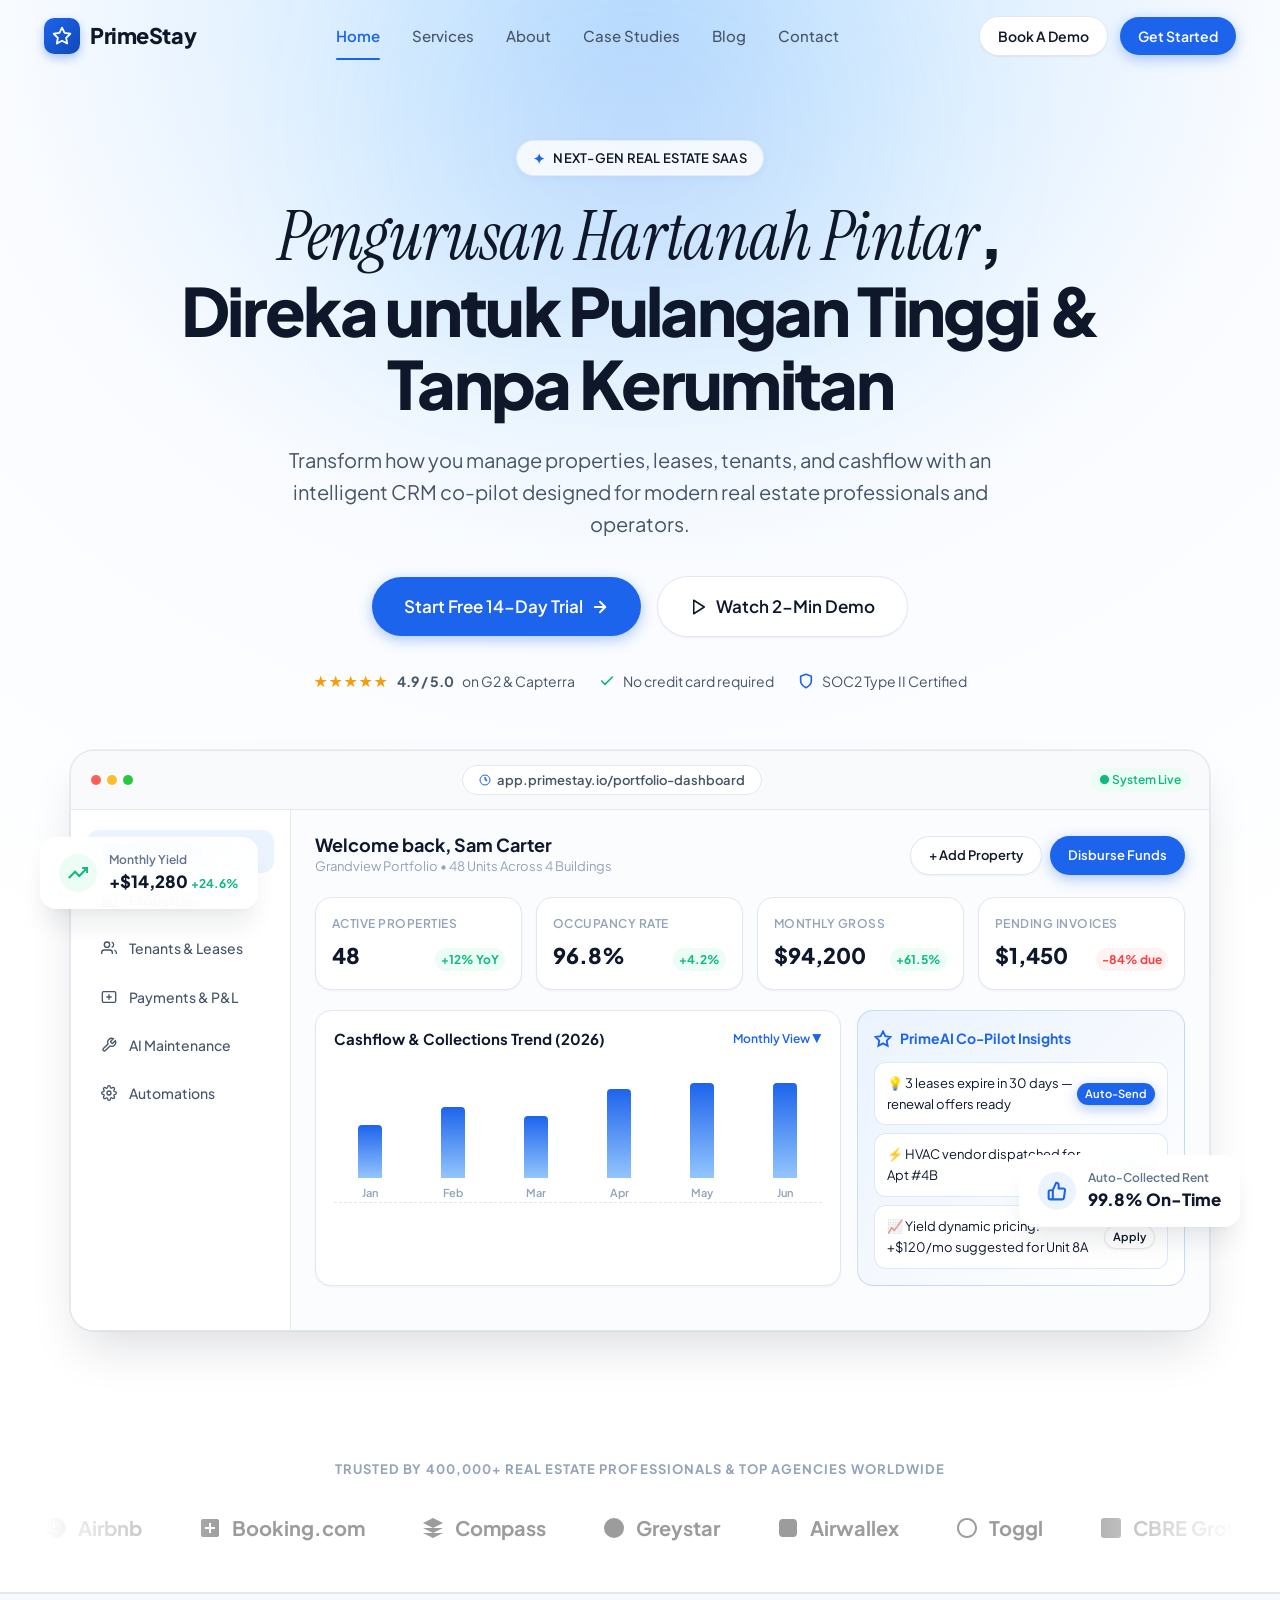
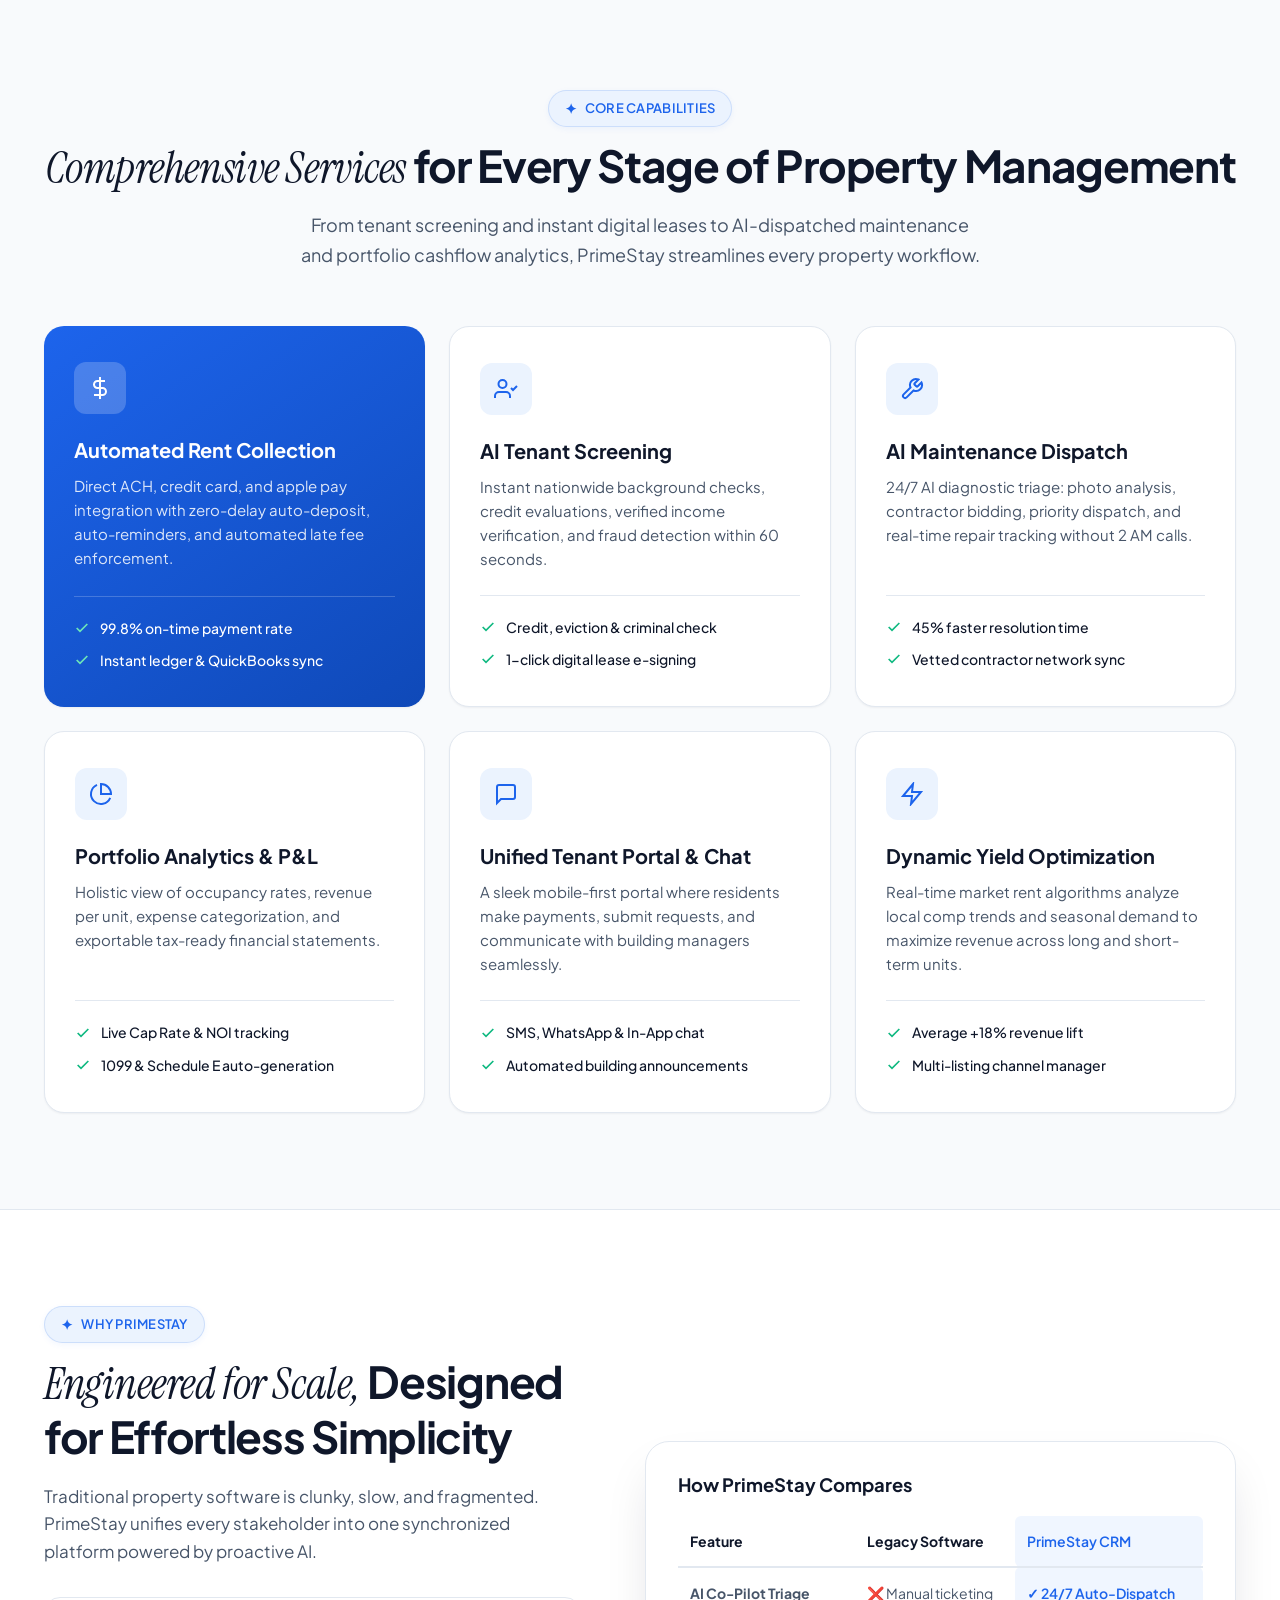
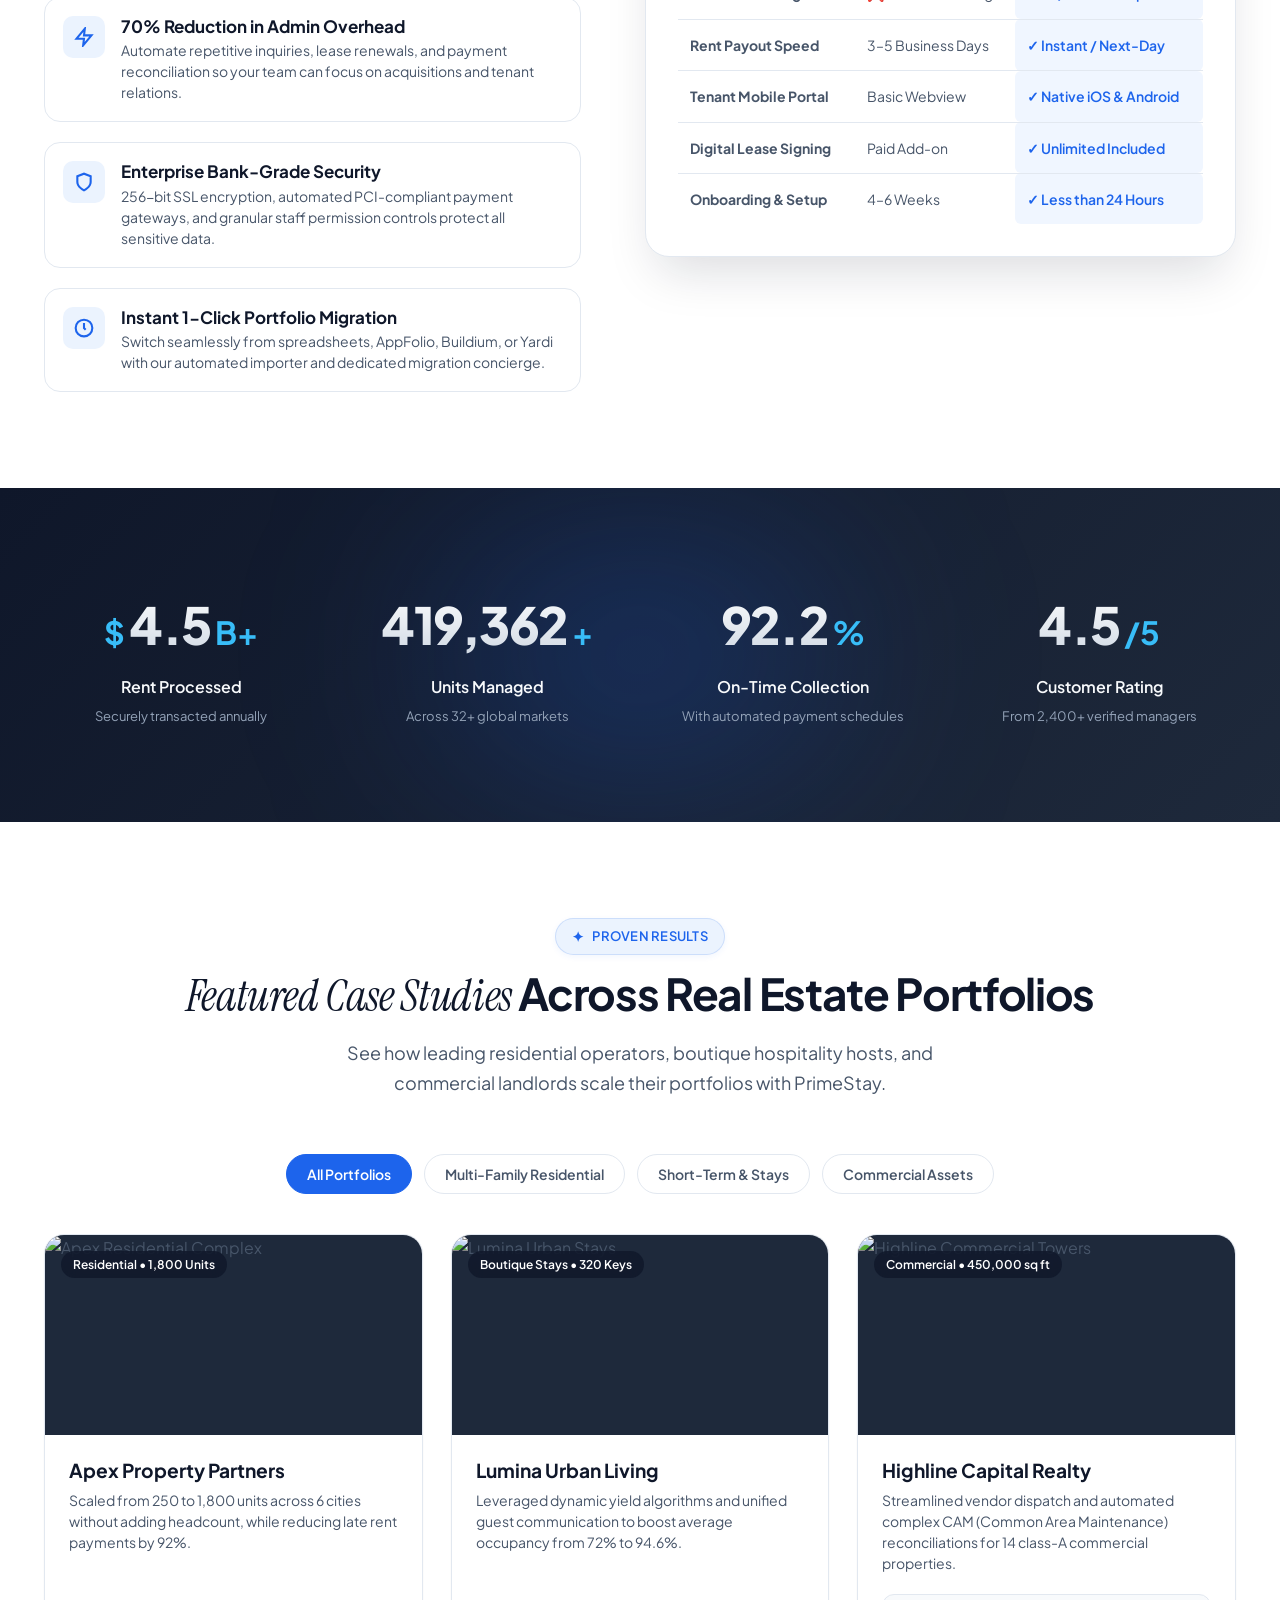
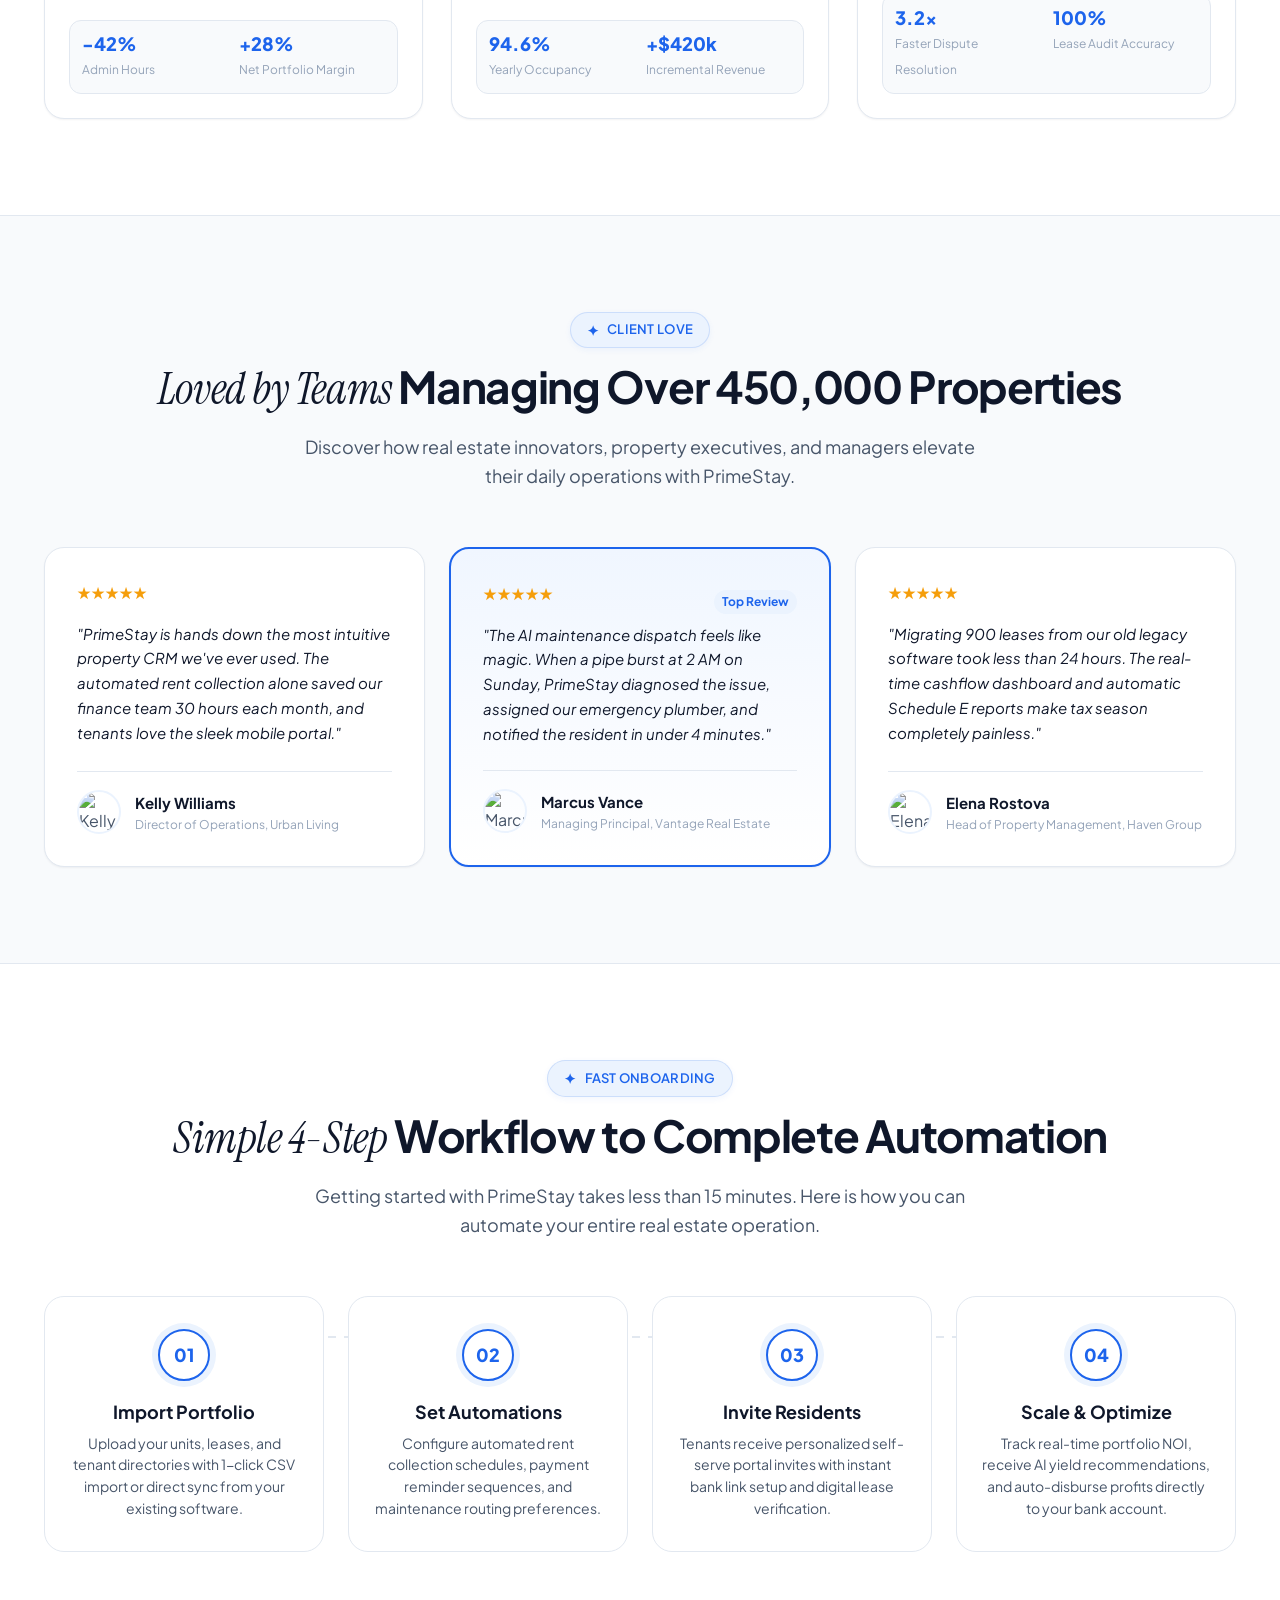
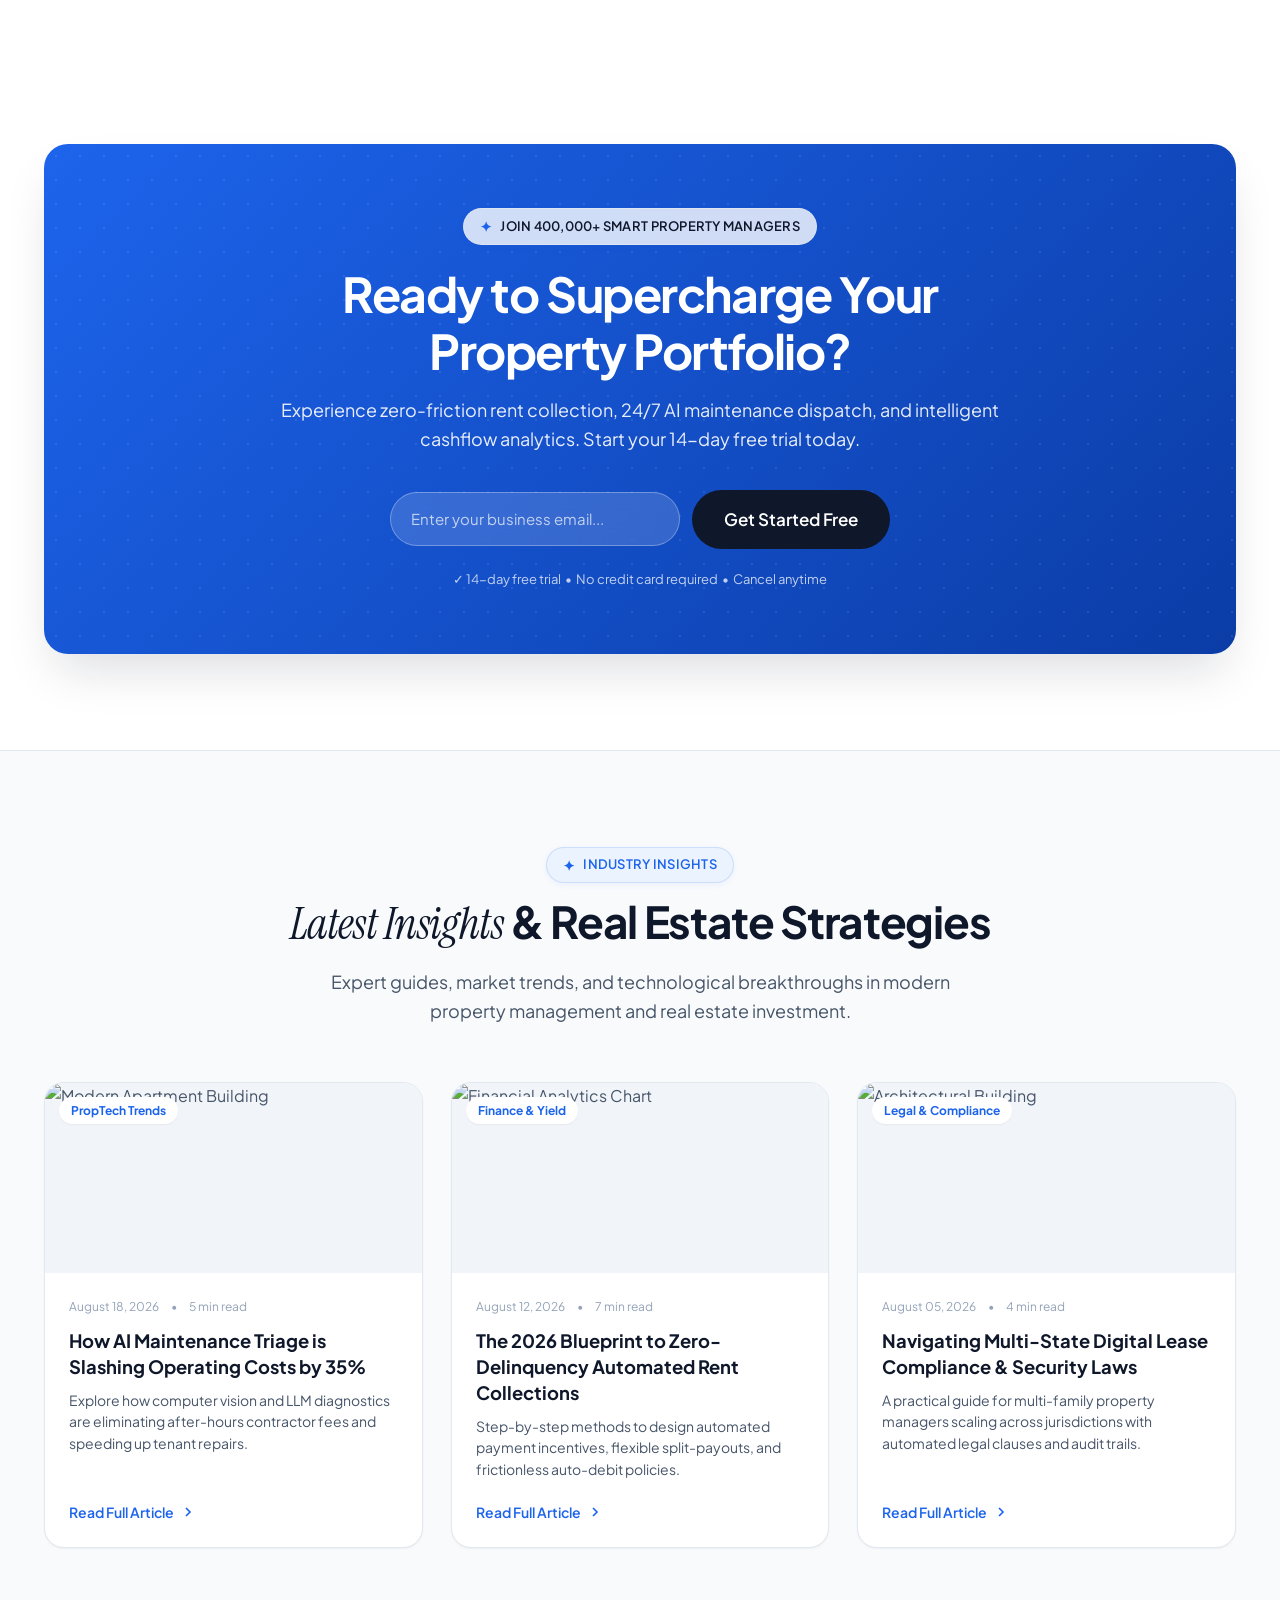
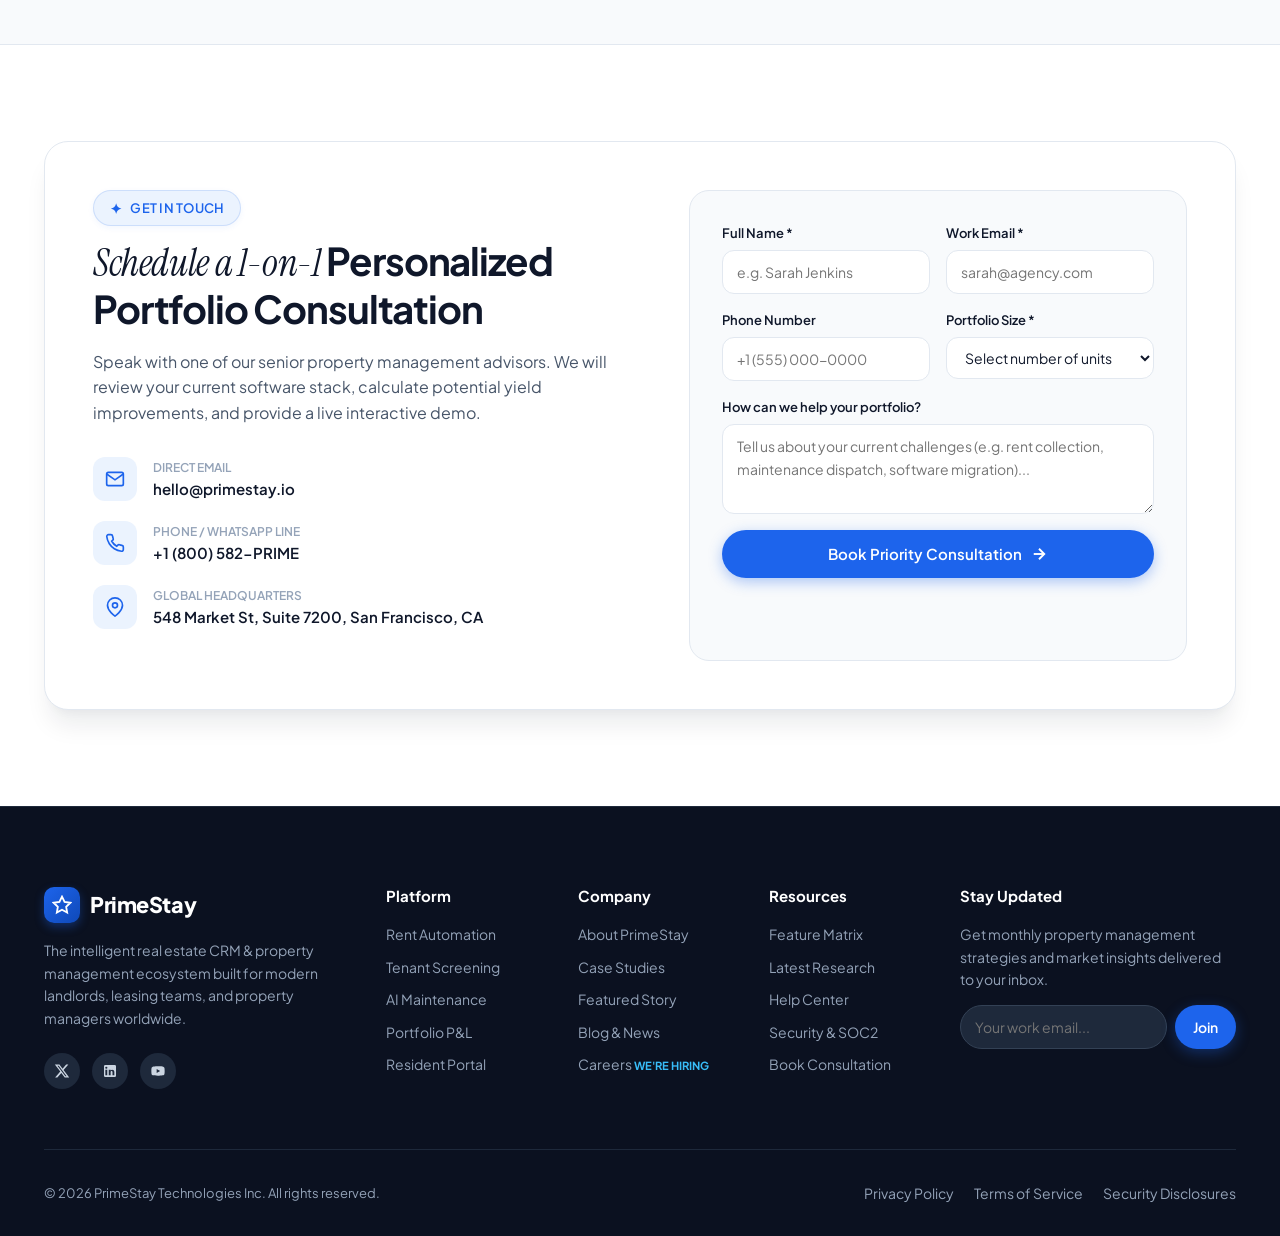
==== commit 1ce10e12: "update hero text ke bahasa melayu" ====
--- a/index.html
+++ b/index.html
@@ -73,7 +73,7 @@
         </div>
 
         <h1 class="hero-title">
-          <span class="serif-italic">Smart Property</span> Management Engineered for High Yield & Zero Friction
+          <span class="serif-italic">Pengurusan Hartanah Pintar</span>, Direka untuk Pulangan Tinggi & Tanpa Kerumitan
         </h1>
 
         <p class="hero-subtitle">
